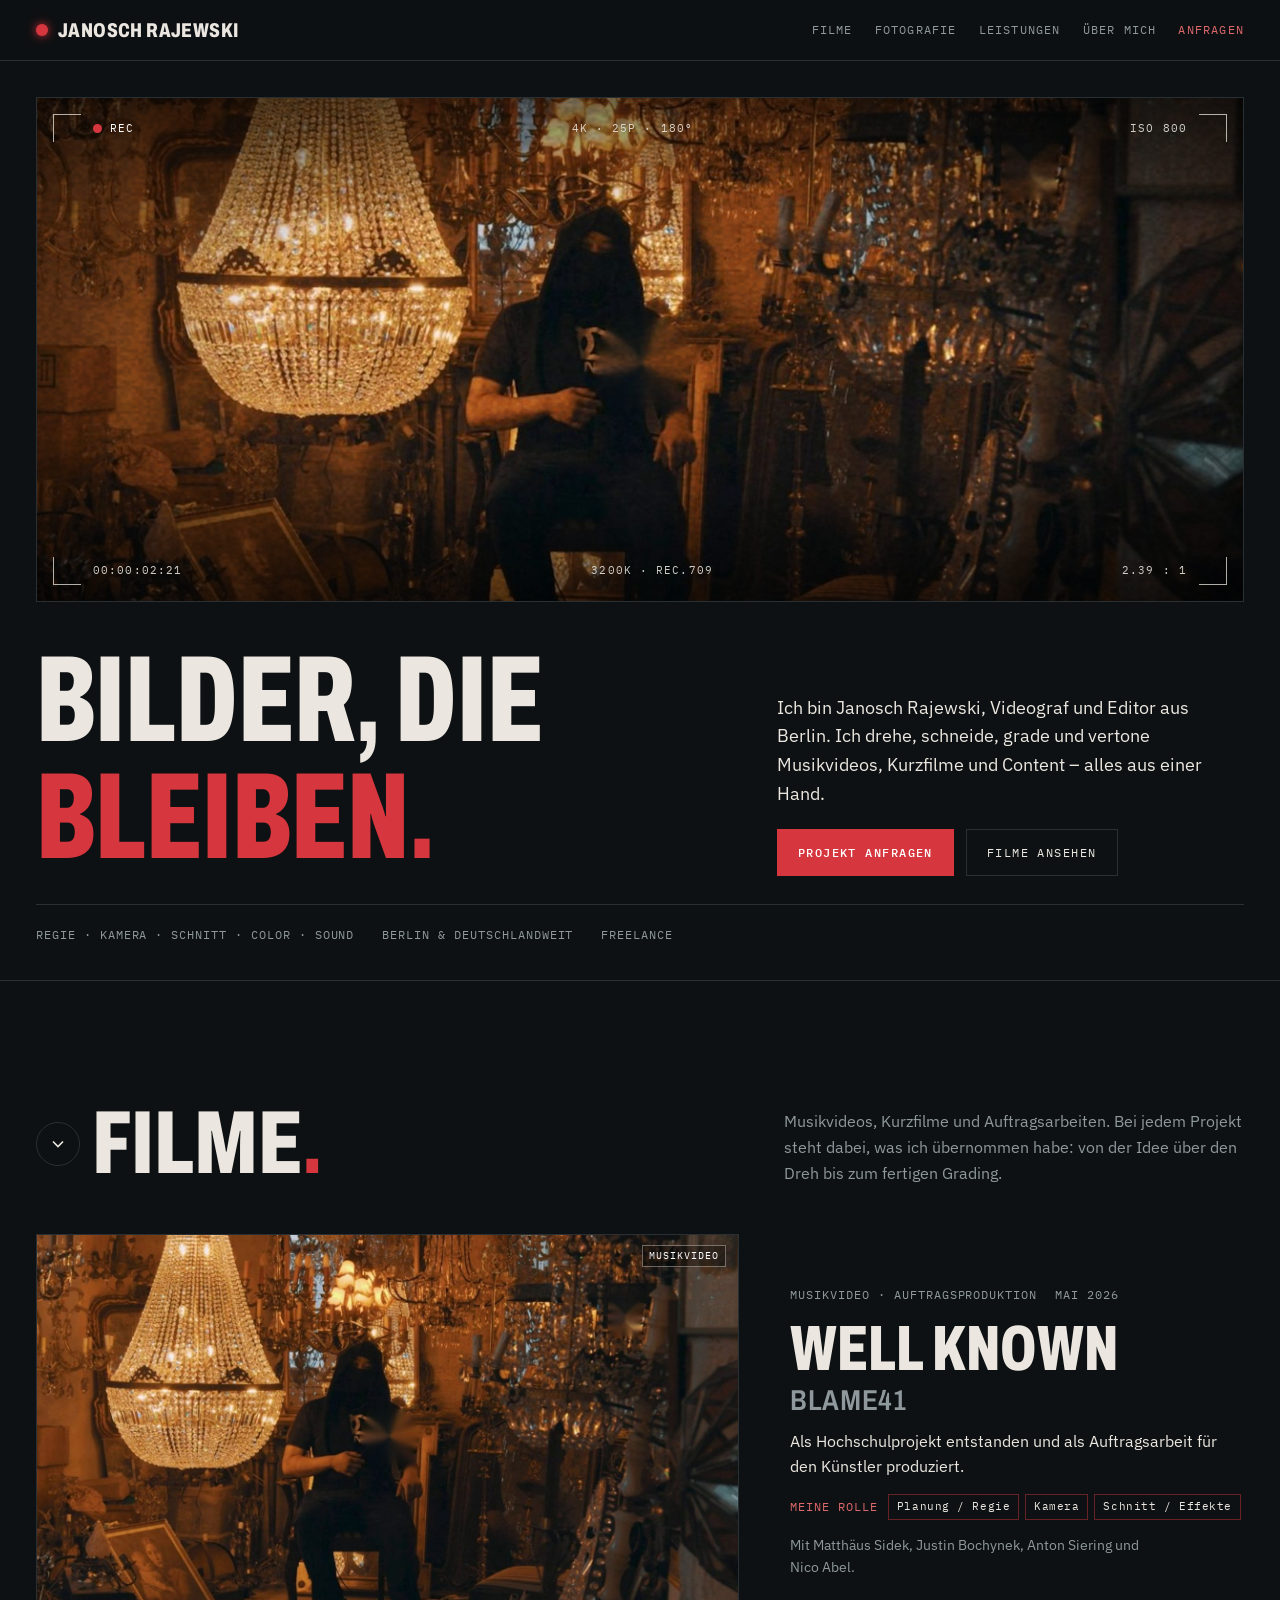
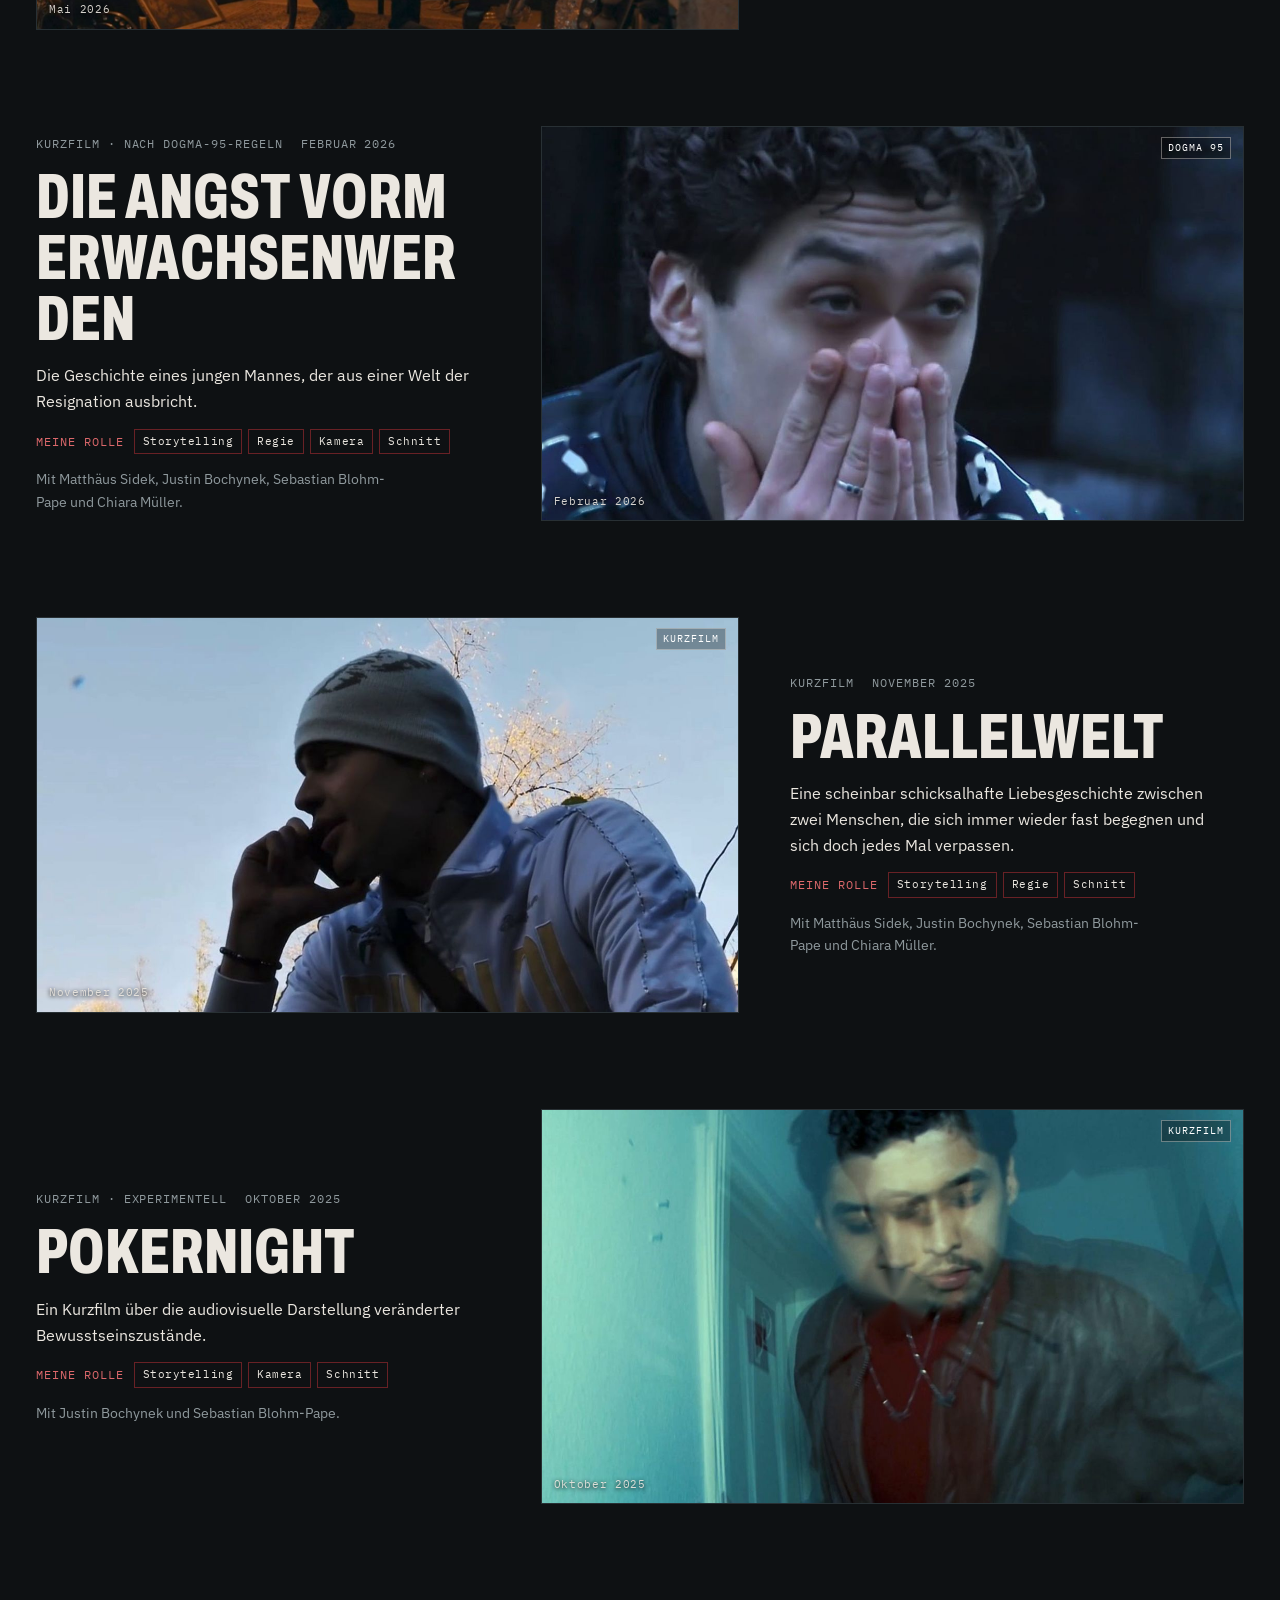
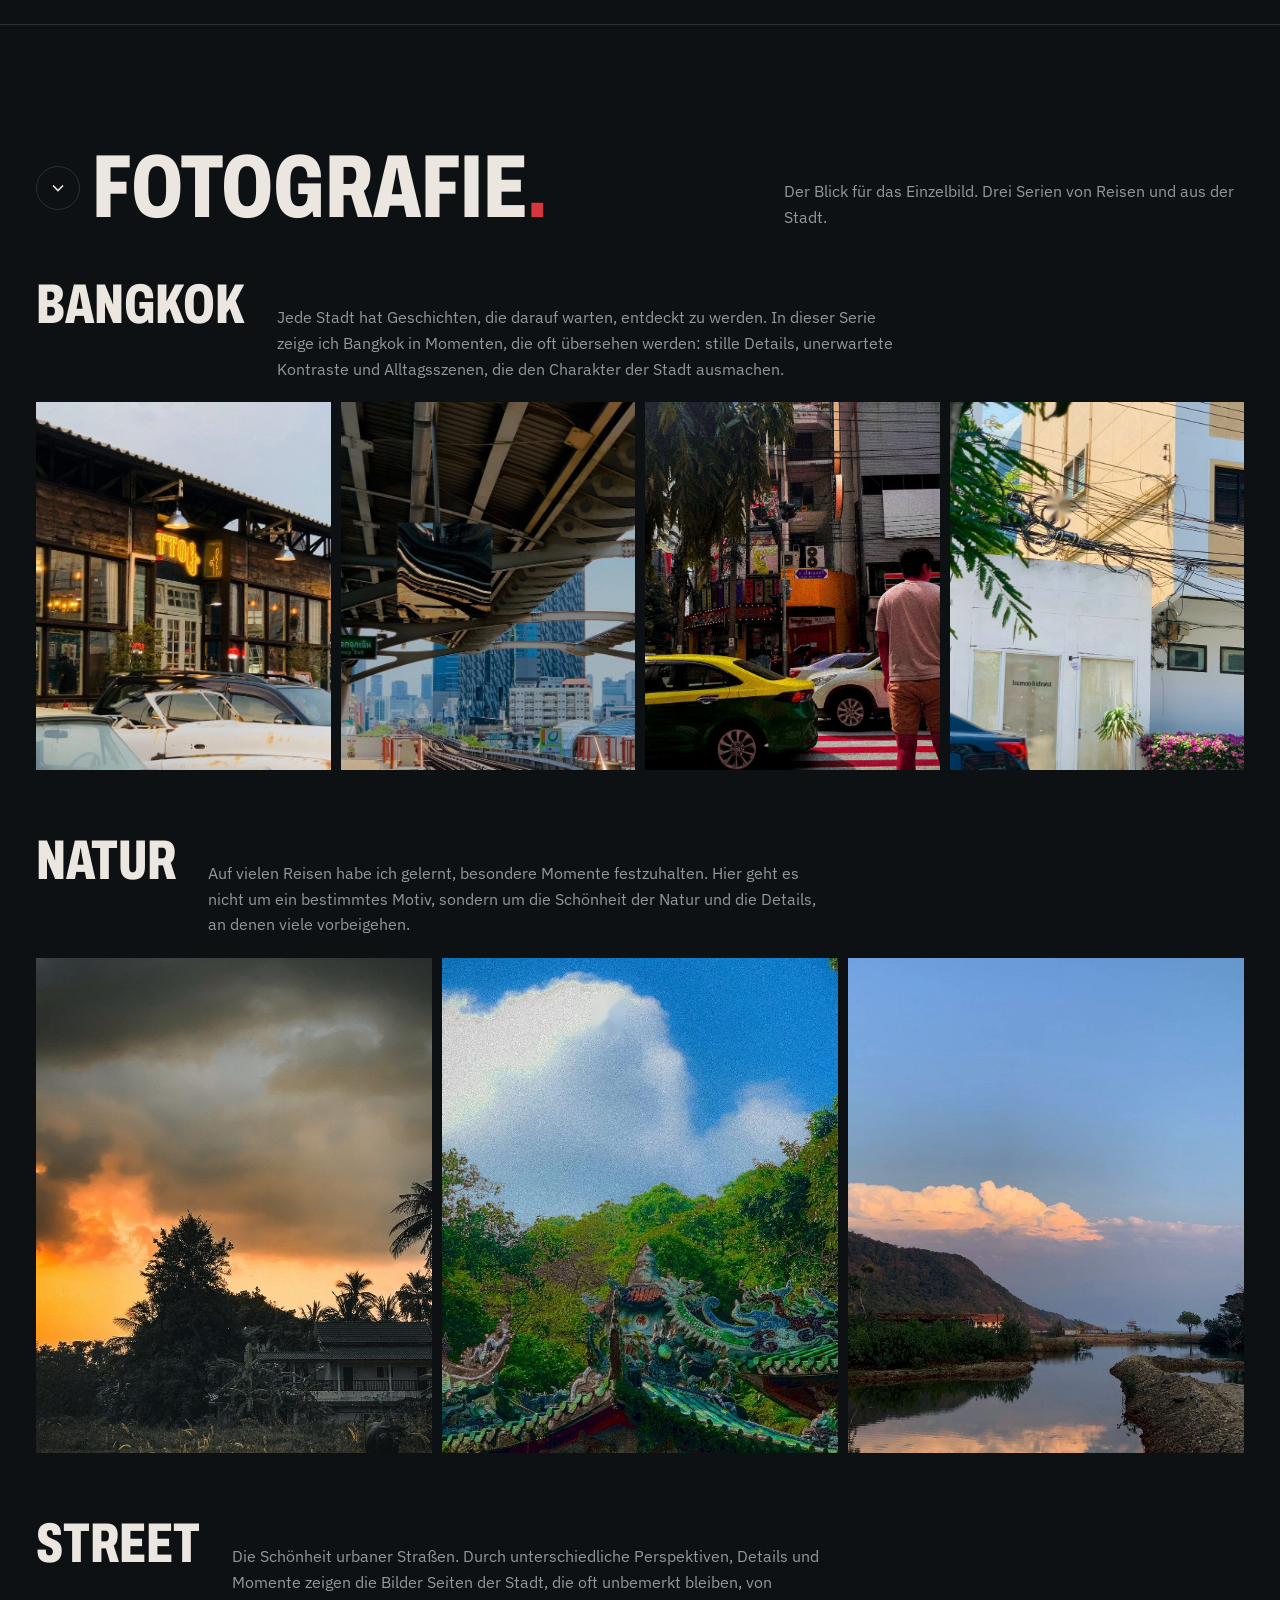
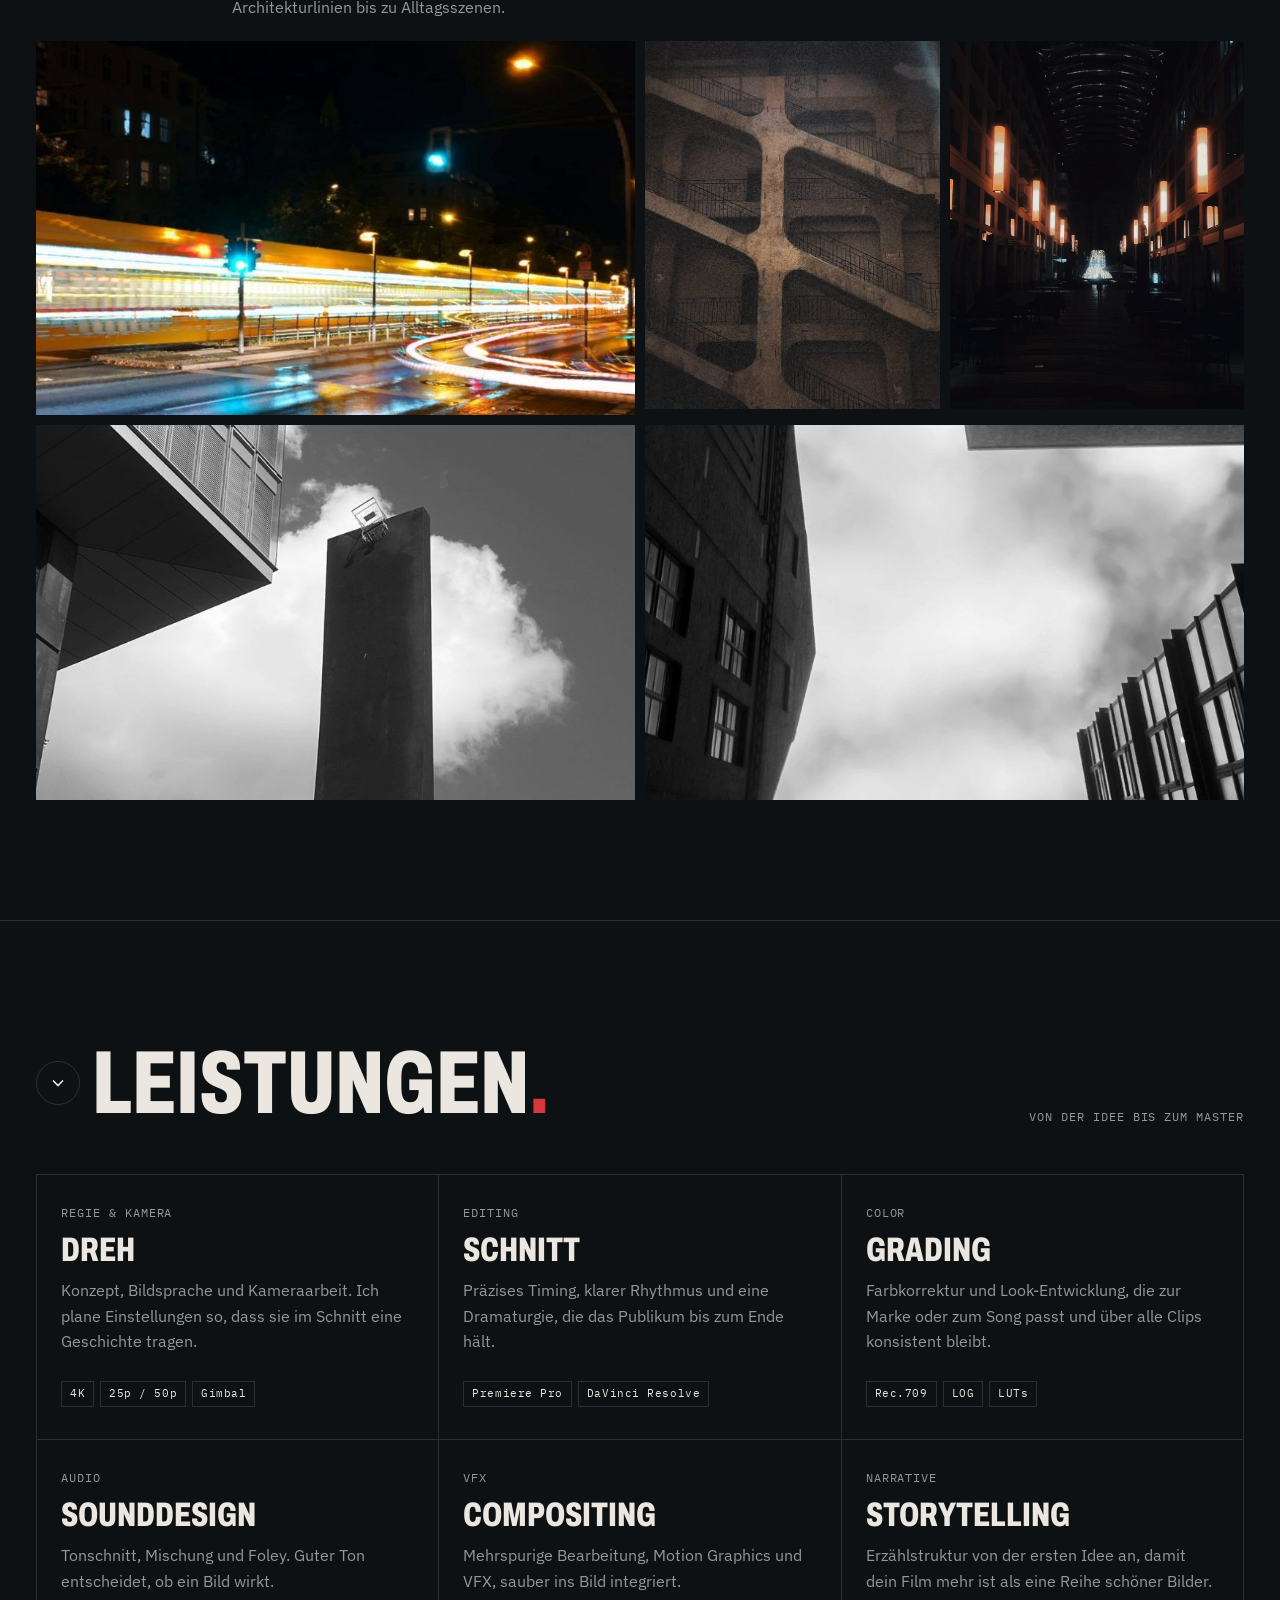
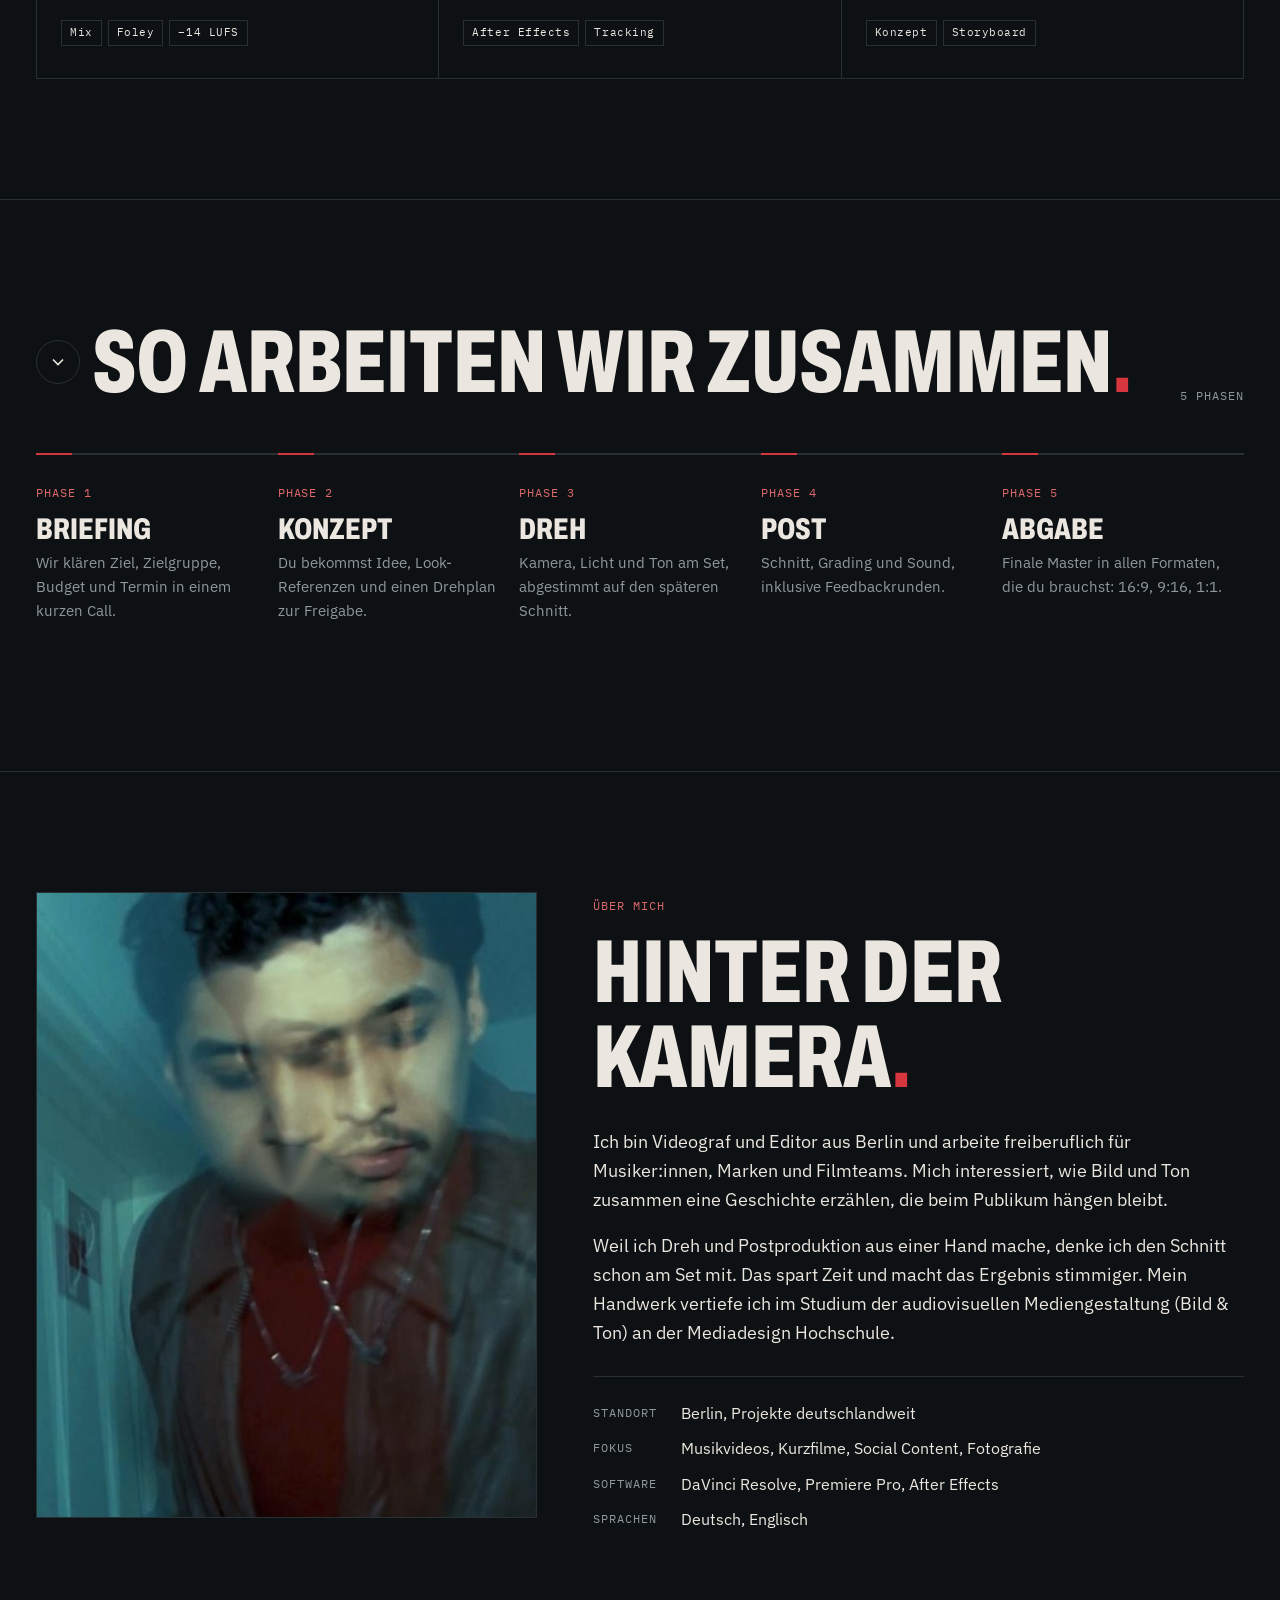
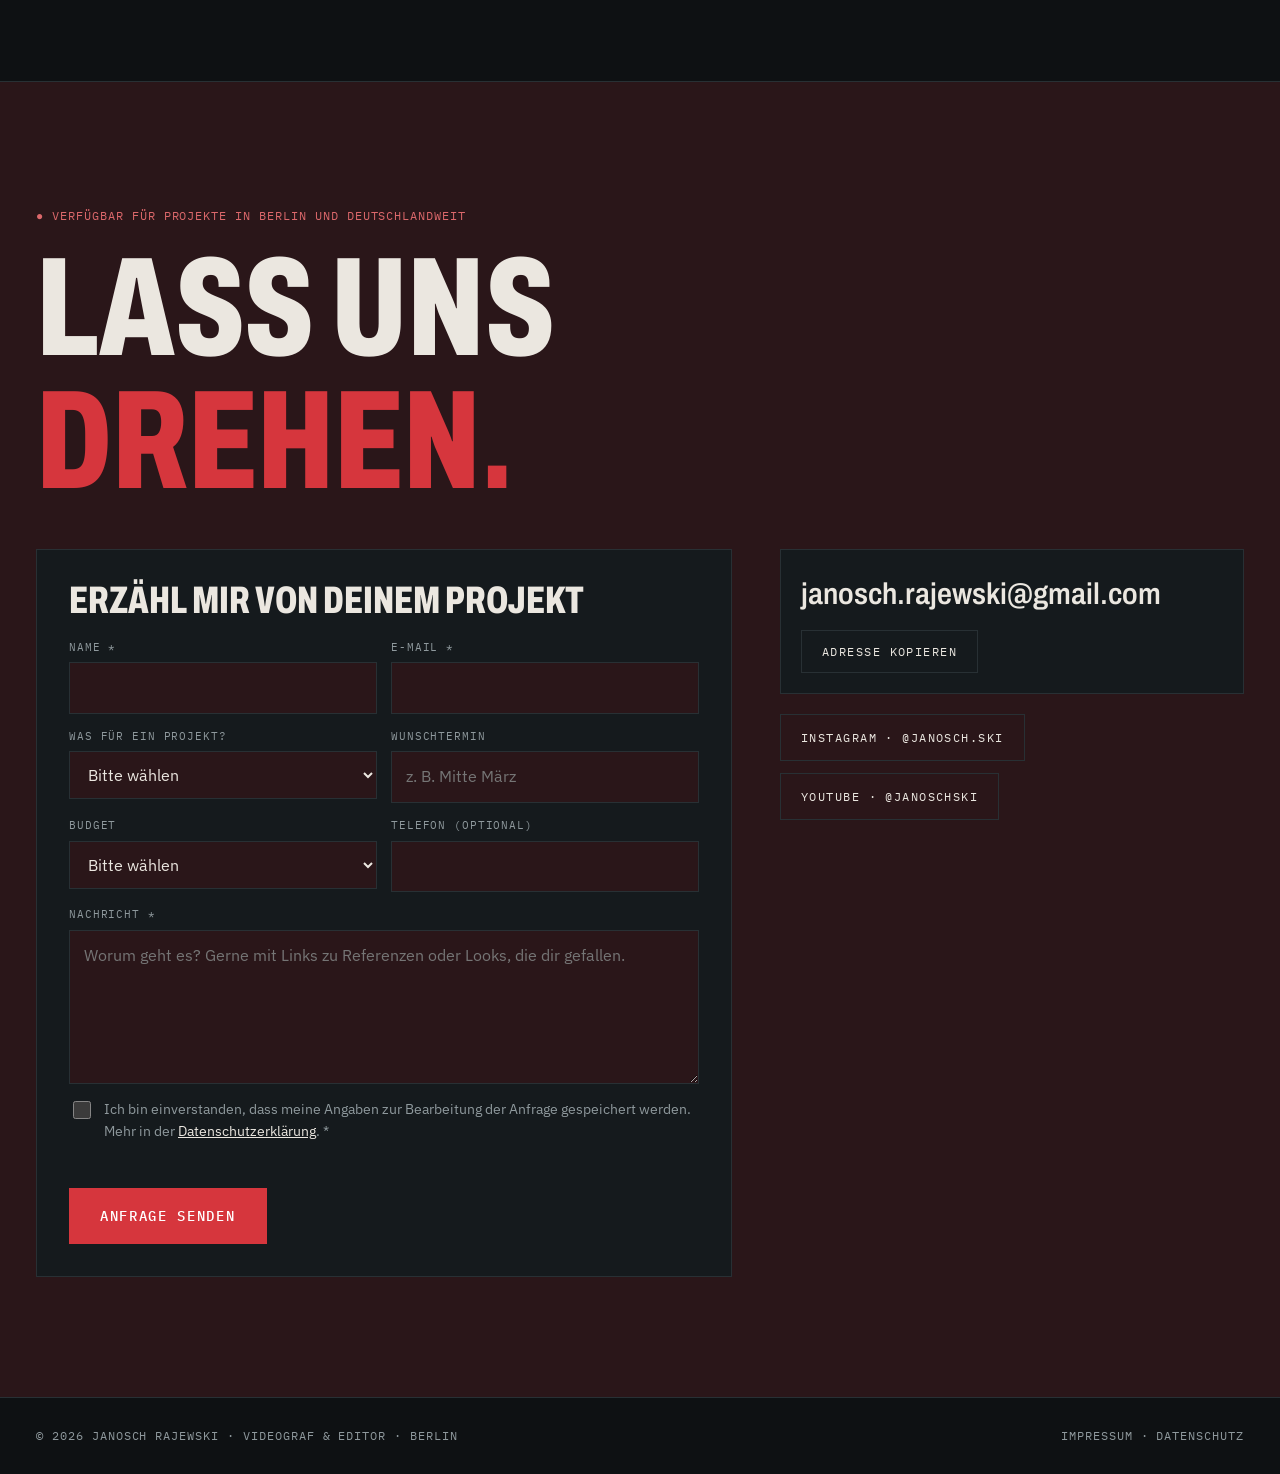
==== public/app.html @ 2a85bcd0 "Add files via upload" ====
<!doctype html>
<html lang="de">
<head>
<meta charset="utf-8">
<meta name="viewport" content="width=device-width, initial-scale=1, viewport-fit=cover">
<title>Janosch Rajewski – Videograf & Editor in Berlin</title>
<meta name="description" id="metaDesc" content="Videograf, Editor und Fotograf aus Berlin. Musikvideos, Kurzfilme und Content – Dreh, Schnitt, Color Grading und Sound aus einer Hand.">
<meta property="og:type" content="website">
<meta property="og:title" content="Janosch Rajewski – Videograf & Editor in Berlin">
<meta property="og:description" content="Videograf, Editor und Fotograf aus Berlin. Musikvideos, Kurzfilme und Content.">
<meta property="og:image" content="/img/og-default.jpg">
<meta name="twitter:card" content="summary_large_image">
<meta name="theme-color" content="#0e1113">
<link rel="icon" href="/favicon.svg" type="image/svg+xml">
<link rel="icon" href="/favicon-32.png" sizes="32x32" type="image/png">
<link rel="apple-touch-icon" href="/apple-touch-icon.png">
<link rel="stylesheet" id="font-display" href="fonts/archivo.css">
<link rel="stylesheet" id="font-body" href="fonts/ibm-plex-sans.css">
<link rel="stylesheet" id="font-mono" href="fonts/ibm-plex-mono.css">
<style>
/* Alle Farben, Schriften und Maße kommen aus dem Editor (Design-Tab) und werden als Variablen gesetzt. */
:root{
  --bg:#0e1113; --panel:#151a1d; --line:#283034; --fg:#ebe7e0; --muted:#8f999d; --accent:#d6363d; --on-accent:#fff;
  --accent-soft:color-mix(in srgb,var(--accent) 72%,var(--fg));
  --display:"Archivo","Arial Narrow",Arial,sans-serif; --body:"IBM Plex Sans",system-ui,sans-serif; --mono:"IBM Plex Mono",ui-monospace,Menlo,monospace;
  --hcase:uppercase; --hweight:800; --hstretch:68%; --hs:1; --radius:0px; --maxw:1240px; --base:16px;
  color-scheme:dark;
}
[hidden]{display:none!important}
*{box-sizing:border-box}
html{scroll-behavior:smooth}
html,body{margin:0}
:root{padding-top:env(safe-area-inset-top,0px);padding-bottom:env(safe-area-inset-bottom,0px)}
body{background:var(--bg);color:var(--fg);font-family:var(--body);font-size:var(--base);line-height:1.6;-webkit-font-smoothing:antialiased}
body::before{content:"";position:fixed;inset:0 0 auto;height:env(safe-area-inset-top,0px);z-index:10;background:var(--bg)}
a{color:inherit}
img{display:block;max-width:100%}
:focus-visible{outline:2px solid var(--accent);outline-offset:3px}
::selection{background:var(--accent);color:var(--on-accent)}
.wrap{max-width:var(--maxw);margin:0 auto;padding-left:max(16px,env(safe-area-inset-left,0px));padding-right:max(16px,env(safe-area-inset-right,0px))}
.mono{font-family:var(--mono);font-size:12px;letter-spacing:.08em;text-transform:uppercase;color:var(--muted)}
.accent{color:var(--accent-soft)}
h1,h2,h3{font-family:var(--display);font-stretch:var(--hstretch);font-weight:var(--hweight);line-height:.95;margin:0;text-wrap:balance;text-transform:var(--hcase);hyphens:auto;-webkit-hyphens:auto;overflow-wrap:break-word}
h2{font-size:calc(clamp(40px,7vw,92px) * var(--hs))}
h2 .dot,h1 em,h2 em{color:var(--accent);font-style:normal}
p{margin:0}

/* Abschnitte */
.sec{background:var(--bg);color:var(--fg)}
.sec.divider{border-top:1px solid var(--line)}
.pad-s{padding-block:36px}
.pad-m{padding-block:clamp(64px,10vw,120px)}
.pad-l{padding-block:clamp(96px,14vw,180px)}
.bg-panel{--bg:var(--panel)}
.bg-accent{--bg:color-mix(in srgb,var(--accent) 14%,var(--base-bg,#0e1113))}
.sec-head{display:flex;justify-content:space-between;align-items:end;gap:24px;flex-wrap:wrap;margin-bottom:48px}
.sec-head>p{max-width:46ch;color:var(--muted)}
.al-center .sec-head{flex-direction:column;align-items:center;text-align:center}
.al-center .center-able{text-align:center;margin-inline:auto}
.sec.is-hidden-preview{opacity:.35}

/* Navigation */
header.nav{position:sticky;top:env(safe-area-inset-top,0px);z-index:9;background:color-mix(in srgb,var(--bg) 88%,transparent);backdrop-filter:blur(10px);border-bottom:1px solid var(--line)}
.nav .wrap{display:flex;align-items:center;justify-content:space-between;gap:16px;height:60px}
.brand{display:flex;align-items:center;gap:10px;font-family:var(--display);font-stretch:75%;font-weight:800;font-size:20px;text-transform:var(--hcase);letter-spacing:.02em;min-width:0}
.brand a{text-decoration:none;white-space:nowrap;overflow:hidden;text-overflow:ellipsis}
.rec-dot{width:12px;height:12px;border-radius:50%;background:var(--accent);box-shadow:0 0 10px var(--accent);border:0;padding:0;cursor:pointer;position:relative;flex:none;transition:transform .2s}
.rec-dot::after{content:"";position:absolute;inset:-10px}
.rec-dot:hover{transform:scale(1.3)}
.nav nav{display:flex;gap:22px}
.nav nav a{font-family:var(--mono);font-size:12px;letter-spacing:.1em;text-transform:uppercase;text-decoration:none;color:var(--muted);white-space:nowrap}
.nav nav a:hover{color:var(--fg)}
.nav nav a.cta-link{color:var(--accent-soft)}
@media (max-width:760px){.nav nav a:not(.cta-link){display:none}}

/* Buttons */
.btns{display:flex;gap:12px;flex-wrap:wrap}
.al-center .btns{justify-content:center}
.btn{display:inline-flex;align-items:center;gap:10px;padding:13px 20px;font-family:var(--mono);font-size:12px;letter-spacing:.12em;text-transform:uppercase;text-decoration:none;border:1px solid var(--line);background:none;color:var(--fg);cursor:pointer;border-radius:var(--radius);transition:border-color .2s,background .2s}
.btn.primary{background:var(--accent);color:var(--on-accent);border-color:var(--accent);font-weight:500}
.btn.primary:hover{filter:brightness(1.1)}
.btn:not(.primary):hover{border-color:var(--fg)}
.chip{font-family:var(--mono);font-size:11px;letter-spacing:.05em;padding:3px 8px;border:1px solid var(--line);color:var(--fg);border-radius:calc(var(--radius) / 2)}

/* Startbereich */
.frame{position:relative;width:100%;max-width:100%;aspect-ratio:var(--ratio,2.39/1);background:#08090a;overflow:hidden;border:1px solid var(--line);border-radius:var(--radius)}
@media (max-width:640px){.frame{aspect-ratio:4/5}}
.frame>img{position:absolute;inset:0;width:100%;height:100%;object-fit:cover;object-position:40% 45%;transform:scale(1.04);animation:drift 24s ease-in-out infinite alternate}
@keyframes drift{to{transform:scale(1.12) translate(-1.5%,-1%)}}
.frame::after{content:"";position:absolute;inset:0;background:radial-gradient(ellipse at center,transparent 45%,rgba(0,0,0,.65) 100%),linear-gradient(180deg,rgba(0,0,0,.35),transparent 25%,transparent 70%,rgba(0,0,0,.45));pointer-events:none}
.frame canvas{position:absolute;inset:0;width:100%;height:100%;z-index:1;mix-blend-mode:overlay;opacity:.5;pointer-events:none}
.vf{position:absolute;inset:0;z-index:2;pointer-events:none;font-family:var(--mono);font-size:11px;letter-spacing:.1em;color:rgba(235,231,224,.88)}
.vf .c{position:absolute;width:28px;height:28px;border-color:rgba(235,231,224,.75);border-style:solid;border-width:0}
.vf .tl{top:16px;left:16px;border-top-width:1.5px;border-left-width:1.5px}
.vf .tr{top:16px;right:16px;border-top-width:1.5px;border-right-width:1.5px}
.vf .bl{bottom:16px;left:16px;border-bottom-width:1.5px;border-left-width:1.5px}
.vf .br{bottom:16px;right:16px;border-bottom-width:1.5px;border-right-width:1.5px}
.vf .top,.vf .bot{position:absolute;left:56px;right:56px;display:flex;justify-content:space-between;gap:12px}
.vf .top{top:22px}.vf .bot{bottom:22px}
.rec{display:inline-flex;align-items:center;gap:8px;color:#fff}
.rec i{width:9px;height:9px;border-radius:50%;background:var(--accent);animation:blink 1.2s steps(2,start) infinite}
@keyframes blink{to{visibility:hidden}}
@media (max-width:520px){.vf .hide-s{display:none}.vf .top,.vf .bot{left:44px;right:44px}}
.play{position:absolute;z-index:3;left:50%;bottom:16%;transform:translateX(-50%);display:flex;align-items:center;gap:14px;padding:12px 22px 12px 12px;background:rgba(14,17,19,.55);border:1px solid rgba(235,231,224,.3);color:#fff;font-family:var(--mono);font-size:12px;letter-spacing:.12em;text-transform:uppercase;backdrop-filter:blur(6px);cursor:pointer;white-space:nowrap;border-radius:var(--radius)}
.play b{width:36px;height:36px;border-radius:50%;background:var(--accent);display:grid;place-items:center;flex:none}
.play b::after{content:"";border-left:11px solid var(--on-accent);border-top:7px solid transparent;border-bottom:7px solid transparent;margin-left:3px}
.play:hover{border-color:var(--accent)}
.hero-text{display:grid;grid-template-columns:1.5fr 1fr;gap:40px;align-items:end;margin-top:40px}
.al-center .hero-text{grid-template-columns:1fr;text-align:center;justify-items:center}
@media (max-width:860px){.hero-text{grid-template-columns:1fr;gap:24px}}
.hero h1{font-size:calc(clamp(52px,11.5vw,168px) * var(--hs));font-stretch:calc(var(--hstretch) - 6%)}
.hero .lede{font-size:1.125em;max-width:46ch;margin-bottom:20px}
.facts{display:flex;flex-wrap:wrap;gap:8px 28px;margin-top:28px;padding-top:20px;border-top:1px solid var(--line)}
.al-center .facts{justify-content:center}

/* Filme */
.films{display:flex;flex-direction:column;gap:clamp(56px,8vw,96px)}
.film{display:grid;grid-template-columns:1.55fr 1fr;gap:clamp(24px,4vw,56px);align-items:center}
.films.alternating .film:nth-child(even){grid-template-columns:1fr 1.55fr}
.films.alternating .film:nth-child(even) .still{order:2}
.films.grid,.films.grid3{display:grid;grid-template-columns:repeat(2,1fr);gap:48px 32px}
.films.grid3{grid-template-columns:repeat(3,1fr)}
.films.grid .film,.films.grid3 .film,.films.stack .film{grid-template-columns:1fr;align-items:start;gap:20px}
.films.grid h3,.films.grid3 h3{font-size:calc(clamp(28px,3vw,40px) * var(--hs))}
@media (max-width:980px){.films.grid3{grid-template-columns:repeat(2,1fr)}}
@media (max-width:860px){.film,.films.alternating .film:nth-child(even){grid-template-columns:1fr}.films.alternating .film:nth-child(even) .still{order:0}.films.grid,.films.grid3{grid-template-columns:1fr}}
.still{position:relative;aspect-ratio:16/9;max-width:100%;width:100%;overflow:hidden;border:1px solid var(--line);background:var(--panel);border-radius:var(--radius)}
.still img{width:100%;height:100%;object-fit:cover;transition:transform .8s cubic-bezier(.2,.7,.2,1),filter .4s}
.still.playable{cursor:pointer}
.still.playable:hover img{transform:scale(1.04);filter:brightness(.8)}
.still-btn{position:absolute;inset:0;z-index:2;background:none;border:0;cursor:pointer;width:100%}
.still .pb{position:absolute;left:50%;top:50%;width:64px;height:64px;margin:-32px 0 0 -32px;border-radius:50%;background:var(--accent);display:grid;place-items:center;transition:transform .3s,box-shadow .3s}
.still .pb::after{content:"";border-left:18px solid var(--on-accent);border-top:11px solid transparent;border-bottom:11px solid transparent;margin-left:5px}
.still.playable:hover .pb{transform:scale(1.1);box-shadow:0 0 0 12px color-mix(in srgb,var(--accent) 20%,transparent)}
.still .tc{position:absolute;left:12px;bottom:10px;font-family:var(--mono);font-size:11px;color:rgba(235,231,224,.9);letter-spacing:.06em;text-shadow:0 1px 4px #000}
.still .fmt{position:absolute;right:12px;top:10px;font-family:var(--mono);font-size:10px;letter-spacing:.1em;padding:2px 6px;border:1px solid rgba(235,231,224,.4);color:#fff;background:rgba(0,0,0,.3)}
.still iframe,.still video{position:absolute;inset:0;width:100%;height:100%;border:0;background:#000}
.still .noimg{position:absolute;inset:0;display:grid;place-items:center}
.film-info{display:flex;flex-direction:column;gap:14px;min-width:0}
.kicker{display:flex;gap:10px 18px;flex-wrap:wrap}
.film h3{font-size:calc(clamp(36px,5vw,64px) * var(--hs));font-stretch:calc(var(--hstretch) - 2%)}
.film h3 small{display:block;font-size:.45em;font-stretch:80%;font-weight:600;color:var(--muted);margin-top:8px;letter-spacing:.02em}
.film p{max-width:44ch}
.role{display:flex;flex-wrap:wrap;gap:6px;align-items:center}
.role .mono{color:var(--accent-soft);margin-right:4px}
.role .chip{border-color:color-mix(in srgb,var(--accent) 45%,transparent)}
.crew{font-size:.875em;color:var(--muted)}
.yt-note{position:absolute;inset:0;z-index:3;background:rgba(10,12,13,.88);color:#fff;display:flex;flex-direction:column;justify-content:center;align-items:flex-start;gap:12px;padding:clamp(16px,4vw,40px)}
.yt-note p{max-width:46ch;font-size:15px}

/* Einzelnes Video */
.vbox{position:relative;width:100%;max-width:100%;aspect-ratio:var(--ratio,16/9);margin-inline:auto;border:1px solid var(--line);background:var(--panel);overflow:hidden;border-radius:var(--radius)}
.vbox.portrait{max-width:420px}
.vbox.square{max-width:720px}
.vbox img{width:100%;height:100%;object-fit:cover}
.vbox .still{position:absolute;inset:0;border:0;aspect-ratio:auto}
.video-intro{max-width:60ch;color:var(--muted);margin-top:-24px;margin-bottom:32px}
.al-center .video-intro{margin-inline:auto;text-align:center}

/* Fotografie */
.series{display:flex;flex-direction:column;gap:64px}
.series-head{display:grid;grid-template-columns:auto 1fr;gap:12px 32px;align-items:baseline;margin-bottom:20px}
.al-center .series-head{grid-template-columns:1fr;text-align:center;justify-items:center}
@media (max-width:640px){.series-head{grid-template-columns:1fr}}
.series-head h3{font-size:calc(clamp(32px,5vw,56px) * var(--hs));font-stretch:calc(var(--hstretch) - 2%)}
.series-head p{color:var(--muted);max-width:62ch}
.grid{display:grid;grid-template-columns:repeat(var(--cols,4),1fr);gap:var(--gap,10px)}
@media (max-width:860px){.grid{grid-template-columns:repeat(2,1fr)}}
.ph{padding:0;border:0;background:var(--panel);aspect-ratio:var(--pr,4/5);max-width:100%;overflow:hidden;cursor:zoom-in;position:relative;border-radius:var(--radius);display:block;width:100%}
.ph img{width:100%;height:100%;object-fit:cover;transition:transform .7s cubic-bezier(.2,.7,.2,1)}
.ph:hover img{transform:scale(1.05)}
.ph.wide{grid-column:span 2}
.grid.masonry{display:block;columns:var(--cols,4);column-gap:var(--gap,10px)}
@media (max-width:860px){.grid.masonry{columns:2}}
.grid.masonry .ph{aspect-ratio:auto;margin-bottom:var(--gap,10px);break-inside:avoid}
.grid.masonry .ph img{height:auto}

/* Text */
.text-block{max-width:68ch;display:flex;flex-direction:column;gap:18px}
.al-center .text-block{margin-inline:auto;text-align:center;align-items:center}
.text-block .body p+p{margin-top:1em}
.text-block.size-l .body{font-size:1.25em}
.text-block.size-xl .body{font-size:clamp(22px,2.6vw,32px);line-height:1.35}

/* Text mit Bild */
.ti{display:grid;grid-template-columns:1fr 1.3fr;gap:56px;align-items:start}
.ti.right{grid-template-columns:1.3fr 1fr}
.ti.right .ti-img{order:2}
@media (max-width:860px){.ti,.ti.right{grid-template-columns:1fr;gap:32px}.ti.right .ti-img{order:0}}
.ti-img{position:relative;aspect-ratio:var(--ir,4/5);max-width:100%;border:1px solid var(--line);overflow:hidden;background:var(--panel);border-radius:var(--radius)}
.ti-img img{width:100%;height:100%;object-fit:cover}
.ti-img.auto{aspect-ratio:auto}.ti-img.auto img{height:auto}
.ti-img .cap{position:absolute;left:12px;bottom:10px;color:#fff;text-shadow:0 1px 4px #000}
.ti-text{min-width:0}
.ti-text h2{margin:12px 0 28px}
.ti-text .body p{font-size:1.125em;max-width:58ch;margin-bottom:18px}
.kit{display:grid;grid-template-columns:auto 1fr;gap:10px 24px;margin:28px 0;padding-top:24px;border-top:1px solid var(--line)}
.kit dt{font-family:var(--mono);font-size:12px;letter-spacing:.08em;text-transform:uppercase;color:var(--muted);padding-top:2px}
.kit dd{margin:0}

/* Leistungen */
.services{display:grid;grid-template-columns:repeat(var(--cols,3),1fr);border-top:1px solid var(--line);border-left:1px solid var(--line)}
@media (max-width:860px){.services{grid-template-columns:repeat(min(2,var(--cols,3)),1fr)}}
@media (max-width:560px){.services{grid-template-columns:1fr}}
.svc{padding:28px 24px 32px;border-right:1px solid var(--line);border-bottom:1px solid var(--line);display:flex;flex-direction:column;gap:12px;min-width:0;transition:background .25s}
.svc:hover{background:var(--panel)}
.svc:hover h3{color:var(--accent)}
.svc h3{font-size:calc(34px * var(--hs));font-stretch:calc(var(--hstretch) + 2%);transition:color .25s}
.svc p{color:var(--muted);max-width:40ch}
.svc .spec{margin-top:auto;padding-top:14px;display:flex;flex-wrap:wrap;gap:6px}

/* Schritte */
.steps{display:grid;grid-template-columns:repeat(var(--n,5),1fr)}
@media (max-width:900px){.steps{grid-template-columns:1fr}}
.step{padding:24px 20px 28px 0;border-top:2px solid var(--line);position:relative;min-width:0}
.step::before{content:"";position:absolute;top:-2px;left:0;width:36px;height:2px;background:var(--accent)}
@media (max-width:900px){.step{padding:20px 0}}
.step .mono{color:var(--accent-soft)}
.step h3{font-size:calc(30px * var(--hs));font-stretch:calc(var(--hstretch) + 4%);margin:10px 0 8px}
.step p{color:var(--muted);font-size:.94em;max-width:34ch}

/* Zitat */
.quote{max-width:28ch;font-family:var(--display);font-stretch:calc(var(--hstretch) + 10%);font-weight:calc(var(--hweight) - 200);font-size:calc(clamp(30px,4.6vw,58px) * var(--hs));line-height:1.08;text-wrap:balance;margin:0}
.quote::before{content:"„";color:var(--accent)}
.quote::after{content:"“";color:var(--accent)}
.al-center .quote{margin-inline:auto;text-align:center}
.quote-by{margin-top:24px}
.al-center .quote-by{text-align:center}

/* Banner */
.cta{display:flex;flex-direction:column;gap:20px;align-items:flex-start}
.al-center .cta{align-items:center;text-align:center}
.cta h2{font-size:calc(clamp(40px,7vw,96px) * var(--hs))}
.cta p{max-width:52ch;font-size:1.125em}

/* Kunden */
.logos{display:flex;flex-wrap:wrap;gap:20px 48px;align-items:center}
.al-center .logos{justify-content:center}
.logos .lg{font-family:var(--display);font-stretch:calc(var(--hstretch) + 10%);font-weight:700;font-size:calc(28px * var(--hs));text-transform:var(--hcase);color:var(--muted);text-decoration:none;transition:color .2s}
.logos a.lg:hover{color:var(--fg)}
.logos img{max-height:44px;width:auto;filter:grayscale(1) brightness(1.6);opacity:.75;transition:opacity .2s,filter .2s}
.logos a:hover img{opacity:1;filter:none}
.logos-title{margin-bottom:28px}
.al-center .logos-title{text-align:center}

/* Kontakt */
.contact h2{font-size:calc(clamp(52px,11vw,150px) * var(--hs))}
.contact-grid{display:grid;grid-template-columns:1.2fr 1fr;gap:48px;margin-top:40px}
.al-center .contact-grid{grid-template-columns:1fr;justify-items:center;text-align:center}
@media (max-width:860px){.contact-grid{grid-template-columns:1fr}}
.mailbox{display:flex;flex-wrap:wrap;align-items:center;gap:12px;padding:20px;border:1px solid var(--line);background:var(--panel);border-radius:var(--radius)}
.mailbox .addr{font-family:var(--display);font-stretch:85%;font-weight:600;font-size:clamp(20px,3vw,30px);user-select:all;overflow-wrap:anywhere;flex:1 1 100%;min-width:0}
.brief{margin:14px 0 0;padding:0;list-style:none;display:flex;flex-direction:column;gap:10px}
.brief li{display:flex;gap:12px;color:var(--muted);text-align:left}
.brief li::before{content:"●";color:var(--accent);font-size:9px;padding-top:6px}
.socials{display:flex;gap:12px;flex-wrap:wrap;margin-top:20px}
.al-center .socials{justify-content:center}

footer{border-top:1px solid var(--line);padding-block:28px}
footer .wrap{display:flex;justify-content:space-between;gap:16px;flex-wrap:wrap}
footer a{text-decoration:none}
footer a:hover{color:var(--fg)}

/* Lightbox + Login */
.lb{position:fixed;inset:0;z-index:50;background:rgba(6,7,8,.94);display:flex;align-items:center;justify-content:center;padding:max(56px,env(safe-area-inset-top,0px)) max(16px,env(safe-area-inset-right,0px)) max(56px,env(safe-area-inset-bottom,0px)) max(16px,env(safe-area-inset-left,0px));color:#ebe7e0}
.lb[hidden]{display:none}
.lb-inner{width:min(1200px,100%);display:flex;flex-direction:column;gap:12px}
.lb-media{position:relative;width:100%;max-height:78vh;display:flex;justify-content:center}
.lb-media img{max-height:78vh;width:auto;object-fit:contain}
.lb-media .video{position:relative;width:100%;aspect-ratio:16/9;max-width:100%;background:#000;border:1px solid var(--line)}
.lb-media iframe,.lb-media video{width:100%;height:100%;border:0;display:block}
.lb-bar{display:flex;justify-content:space-between;gap:12px;flex-wrap:wrap;align-items:center}
.lb-close{position:absolute;top:max(14px,env(safe-area-inset-top,0px));right:max(16px,env(safe-area-inset-right,0px))}
.lb-nav{display:flex;gap:8px}
.lb .btn{color:#ebe7e0}
.login-card{width:min(400px,100%);background:var(--panel);color:var(--fg);border:1px solid var(--line);padding:24px;display:flex;flex-direction:column;gap:12px;border-radius:var(--radius)}
.login-head{display:flex;justify-content:space-between;align-items:center;font-family:var(--mono);font-size:11px;letter-spacing:.1em}
.login-card h3{font-size:44px}
.login-card .x{background:none;border:0;color:var(--muted);font-size:18px;cursor:pointer}
.login-card input{font:inherit;font-size:16px;padding:12px 14px;background:var(--bg);color:var(--fg);border:1px solid var(--line);width:100%;border-radius:var(--radius)}
.login-card input:focus{outline:none;border-color:var(--accent)}
.login-card .err{min-height:1.4em;color:var(--accent-soft);font-size:14px}
.btn:disabled{opacity:.6;cursor:wait}
.empty-page{padding-block:120px;text-align:center}

/* Freier Bereich */
.free{display:grid;grid-template-columns:repeat(6,minmax(0,1fr));gap:28px 40px;align-items:start}
.free.va-center{align-items:center}.free.va-end{align-items:end}
.el{grid-column:span 6;min-width:0}
.el.w-twothird{grid-column:span 4}.el.w-half{grid-column:span 3}.el.w-third{grid-column:span 2}
@media (max-width:760px){.el.w-twothird,.el.w-half,.el.w-third{grid-column:span 6}}
.ta-center{text-align:center}.ta-right{text-align:right}
.ta-center .btns{justify-content:center}.ta-right .btns{justify-content:flex-end}
.ta-center .body,.ta-center .quote{margin-inline:auto}.ta-right .body{margin-left:auto}
.ta-center .stats{justify-content:center}.ta-right .stats{justify-content:flex-end}
.el h2.hs-s{font-size:calc(28px * var(--hs))}
.el h2.hs-m{font-size:calc(clamp(32px,4vw,52px) * var(--hs))}
.el h2.hs-l{font-size:calc(clamp(40px,7vw,92px) * var(--hs))}
.el h2.hs-xl{font-size:calc(clamp(56px,11vw,160px) * var(--hs))}
.el h3{font-size:calc(clamp(26px,3vw,40px) * var(--hs));margin-bottom:14px}
.el .body{max-width:68ch}
.el .body p+p{margin-top:1em}
.ts-s{font-size:.9em}.ts-l{font-size:1.25em}.ts-xl{font-size:clamp(22px,2.6vw,32px);line-height:1.35}
.body.muted{color:var(--muted)}
.btn.has-c.primary{background:var(--bc);border-color:var(--bc);color:var(--bt)}
.btn.has-c.bs-outline{border-color:var(--bc);color:var(--bc)}
.btn.has-c.bs-outline:hover{background:var(--bc);color:var(--bt)}
.btn.has-c.bs-text{color:var(--bc)}
.btn.bs-text{border-color:transparent;padding-inline:0;color:var(--accent-soft)}
.btn.bz-s{padding:9px 14px;font-size:11px}
.btn.bz-l{padding:18px 30px;font-size:14px}
.btn.bs-text{border-color:transparent;padding-inline:0;color:var(--accent-soft)}
.btn.bs-text::after{content:"→";transition:transform .2s}
.btn.bs-text:hover{border-color:transparent}
.btn.bs-text:hover::after{transform:translateX(4px)}
figure{margin:0}
figcaption{margin-top:10px}
.el-img{display:block;width:100%;padding:0;border:1px solid var(--line);background:var(--panel);overflow:hidden;border-radius:var(--radius);aspect-ratio:var(--r,16/9);position:relative}
.el-img img{width:100%;height:100%;object-fit:cover;transition:transform .7s cubic-bezier(.2,.7,.2,1),filter .5s}
.el-img.auto{aspect-ratio:auto}.el-img.auto img{height:auto}
.el-img.empty{display:grid;place-items:center;border-style:dashed}
.stats{display:flex;flex-wrap:wrap;gap:28px 64px}
.stat{display:flex;flex-direction:column;gap:6px}
.stat b{font-family:var(--display);font-stretch:var(--hstretch);font-weight:var(--hweight);font-size:calc(clamp(48px,6.5vw,88px) * var(--hs));line-height:.9;color:var(--fg);font-variant-numeric:tabular-nums}
.elist{list-style:none;margin:0;padding:0;display:flex;flex-direction:column;gap:10px;counter-reset:n}
.elist li{position:relative;padding-left:30px}
.elist li::before{position:absolute;left:0;top:0;color:var(--accent);font-family:var(--mono)}
.ls-dot li::before{content:"●";font-size:9px;top:6px}
.ls-check li::before{content:"✓"}
.ls-dash li::before{content:"—"}
.ls-num li{counter-increment:n}.ls-num li::before{content:counter(n,decimal-leading-zero)}
.el-hr{border:0;border-top:1px solid var(--line);margin:0;width:100%}
.el-hr.acc{border-top:2px solid var(--accent)}
.preview-mode [data-f]:hover,.preview-mode .brand:hover,.preview-mode footer .mono:hover{outline:1px dashed var(--accent);outline-offset:3px;cursor:pointer}
.preview-mode .el:hover{outline:1px dashed color-mix(in srgb,var(--accent) 50%,transparent);outline-offset:6px}
.preview-mode .el.el-sel{outline:1px solid var(--accent);outline-offset:6px}

/* Foto-Effekte beim Drüberfahren */
.ph-zoom .el-img:hover img{transform:scale(1.04)}
.ph-none .ph:hover img,.ph-none .el-img:hover img{transform:none}
.ph-color .ph img,.ph-color .el-img img{filter:grayscale(1)}
.ph-color .ph:hover img,.ph-color .el-img:hover img{filter:none;transform:none}
.ph-lift .ph,.ph-lift .el-img{transition:transform .4s cubic-bezier(.2,.7,.2,1),box-shadow .4s}
.ph-lift .ph:hover,.ph-lift .el-img:hover{transform:translateY(-6px);box-shadow:0 18px 40px rgba(0,0,0,.35)}
.ph-lift .ph:hover img{transform:none}
.ph-dim .grid:hover .ph img{filter:brightness(.45)}
.ph-dim .grid .ph:hover img{filter:none;transform:scale(1.03)}

/* Einblend-Animationen */
.a-t{transition:opacity var(--as,800ms) ease,transform var(--as,800ms) cubic-bezier(.2,.7,.2,1),filter var(--as,800ms) ease,clip-path var(--as,800ms) cubic-bezier(.7,0,.2,1);transition-delay:var(--d,0ms)}
[data-anim=fade] .a-t:not(.in){opacity:0}
[data-anim=up] .a-t:not(.in){opacity:0;transform:translateY(40px)}
[data-anim=down] .a-t:not(.in){opacity:0;transform:translateY(-40px)}
[data-anim=left] .a-t:not(.in){opacity:0;transform:translateX(-56px)}
[data-anim=right] .a-t:not(.in){opacity:0;transform:translateX(56px)}
[data-anim=zoom] .a-t:not(.in){opacity:0;transform:scale(.9)}
[data-anim=blur] .a-t:not(.in){opacity:0;filter:blur(16px)}
[data-anim=reveal] .a-t:not(.in){clip-path:inset(0 100% 0 0)}
[data-anim=reveal] .a-t.in{clip-path:inset(0 0 0 0)}

/* Zusätzliche Elemente in jedem Abschnitt */
.free.extras{margin-top:48px}
.free:empty{display:none}

/* Text-Animationen aus der Werkzeugleiste */
.ta-mark{background:linear-gradient(color-mix(in srgb,var(--accent) 45%,transparent),color-mix(in srgb,var(--accent) 45%,transparent)) no-repeat 0 88%/0% 38%;transition:background-size 1.1s cubic-bezier(.7,0,.2,1);padding:0 .06em}
.ta-mark.on{background-size:100% 38%}
.ta-ul{background:linear-gradient(currentColor,currentColor) no-repeat 0 100%/0% .08em;transition:background-size 1s cubic-bezier(.7,0,.2,1)}
.ta-ul.on{background-size:100% .08em}
.ta-glow{transition:opacity 1.2s ease,text-shadow 1.6s ease;opacity:.35}
.ta-glow.on{opacity:1;text-shadow:0 0 .5em color-mix(in srgb,currentColor 55%,transparent)}
.ta-pop{display:inline-block;transform:translateY(.4em);opacity:0;transition:transform .7s cubic-bezier(.3,1.6,.5,1),opacity .4s}
.ta-pop.on{transform:none;opacity:1}
[data-rich] a{color:var(--accent-soft)}

/* Vorschau im Editor: Leisten, Einfügen, Ziehen */
.jr-ui{position:absolute;z-index:40;font:12px/1 system-ui,sans-serif}
.jr-secbar,.jr-elbar{display:flex;align-items:center;gap:2px;padding:3px;background:#16191c;color:#ebe7e0;border:1px solid #333b40;border-radius:6px;box-shadow:0 6px 20px rgba(0,0,0,.4)}
.jr-secbar button,.jr-elbar button{all:unset;cursor:pointer;padding:5px 7px;border-radius:4px;color:#ebe7e0;white-space:nowrap}
.jr-secbar button:hover,.jr-elbar button:hover{background:#2a3136}
.jr-ui .grip{cursor:grab;padding:5px 6px;color:#8f999d;letter-spacing:-2px}
.jr-ui .grip:active{cursor:grabbing}
.jr-ui .nm{padding:0 8px 0 2px;color:#8f999d;font-size:11px;letter-spacing:.06em;text-transform:uppercase}
.jr-elbar{border-color:var(--accent)}
.jr-ins{all:unset;cursor:pointer;background:var(--accent);color:var(--on-accent);padding:6px 12px;border-radius:999px;font:600 11px/1 system-ui,sans-serif;letter-spacing:.04em;box-shadow:0 4px 14px rgba(0,0,0,.35);opacity:.9}
.jr-ins:hover{opacity:1}
.jr-itembar{border-color:#5b8cff}
.jr-btnbar{z-index:46;display:flex;flex-direction:column;gap:8px;padding:10px;width:300px;background:#16191c;color:#ebe7e0;border:1px solid #333b40;border-radius:8px;box-shadow:0 12px 34px rgba(0,0,0,.5)}
.jr-btnbar .row{display:flex;flex-wrap:wrap;gap:4px;align-items:center}
.jr-btnbar .row.fields{flex-direction:column;align-items:stretch}
.jr-btnbar .nm{font-size:10px;letter-spacing:.08em;text-transform:uppercase;color:#8f999d}
.jr-btnbar input[type=text]{all:unset;box-sizing:border-box;width:100%;padding:7px 8px;border:1px solid #333b40;border-radius:4px;background:#0e1113;color:#ebe7e0;font-size:12px}
.jr-btnbar select{all:unset;box-sizing:border-box;width:100%;padding:7px 8px;border:1px solid #333b40;border-radius:4px;background:#0e1113;color:#ebe7e0;font-size:12px;cursor:pointer}
.jr-btnbar .sum{font-size:11px;color:#9fd3b0;line-height:1.35}
.jr-btnbar input[type=text]:focus{border-color:#ebe7e0}
.jr-btnbar button{all:unset;cursor:pointer;padding:6px 8px;border:1px solid #333b40;border-radius:4px;font-size:11px;color:#ebe7e0}
.jr-btnbar button:hover{border-color:#ebe7e0}
.jr-btnbar button.on{background:#ebe7e0;color:#111}
.jr-btnbar button.c{width:22px;height:22px;padding:0;border-color:rgba(255,255,255,.25)}
.jr-btnbar button.c.on{outline:2px solid #fff;outline-offset:2px}
.jr-btnbar input[type=color]{width:26px;height:24px;border:0;padding:0;background:none;cursor:pointer}
.jr-btnbar .foot{justify-content:space-between}
.jr-btnbar .danger{color:#ee6a6a}
.jr-drop{position:absolute;z-index:45;background:var(--accent);border-radius:2px;pointer-events:none;box-shadow:0 0 0 3px color-mix(in srgb,var(--accent) 30%,transparent)}
.jr-dragging{opacity:.35}
.jr-target{outline:3px dashed var(--accent)!important;outline-offset:-6px}
.preview-mode [contenteditable]{outline:none;cursor:text}
.preview-mode [contenteditable]:focus{outline:2px solid var(--accent)!important;outline-offset:3px;border-radius:2px}
.preview-mode .free.extras:empty{display:none}

/* NDA, geschützt, geplant */
.still.ndabox,.still.lockbox{display:grid;place-items:center;text-align:center;background:
  repeating-linear-gradient(135deg,transparent 0 14px,color-mix(in srgb,var(--fg) 4%,transparent) 14px 15px),
  radial-gradient(120% 90% at 30% 20%,color-mix(in srgb,var(--accent) 16%,var(--panel)) 0%,var(--panel) 60%)}
.still.ndabox.wide,.still.lockbox.wide{aspect-ratio:3/1}
@media (max-width:640px){.still.ndabox.wide,.still.lockbox.wide{aspect-ratio:16/9}}
.ndabox .lk,.lockbox .lk{display:flex;flex-direction:column;align-items:center;gap:10px;padding:16px;color:var(--fg)}
.ndabox .lk svg,.lockbox .lk svg{color:var(--accent)}
.ndabox .lk b,.lockbox .lk b{font-family:var(--display);font-stretch:var(--hstretch);font-weight:var(--hweight);text-transform:var(--hcase);font-size:calc(clamp(26px,3vw,40px) * var(--hs));line-height:1}
.lockbox .btn{margin-top:4px}
.vis-tag{position:absolute;left:10px;top:10px;z-index:4;display:inline-block;padding:4px 8px;border-radius:3px;background:#5b8cff;color:#fff;font:600 11px/1.2 system-ui,sans-serif}
.series .vis-tag,.vis-sec .vis-tag{position:static}
.vis-sec{margin-bottom:16px}
.film.pending{opacity:.55}
.unlock-msg{position:fixed;left:50%;bottom:max(20px,env(safe-area-inset-bottom,0px));transform:translateX(-50%);z-index:60;background:var(--panel);color:var(--fg);border:1px solid var(--accent);padding:12px 18px;font-family:var(--mono);font-size:12px;letter-spacing:.04em}

/* Projekt-Steckbrief (ohne Video) */
.pj{display:grid;grid-template-columns:1.2fr 1fr;gap:clamp(24px,4vw,48px);align-items:start;border:1px solid var(--line);background:var(--panel);padding:clamp(16px,2.4vw,28px);border-radius:var(--radius)}
.pj.no-media{grid-template-columns:1fr}
.w-half .pj,.w-third .pj{grid-template-columns:1fr}
@media (max-width:860px){.pj{grid-template-columns:1fr}}
.pj-media{position:relative;aspect-ratio:16/9;max-width:100%;overflow:hidden;border:1px solid var(--line);border-radius:var(--radius)}
.pj-media img{width:100%;height:100%;object-fit:cover}
.pj-media.still{width:100%}
.pj-st{position:absolute;left:10px;top:10px;background:rgba(0,0,0,.6);color:#fff;padding:3px 8px}
.pj-body{display:flex;flex-direction:column;gap:14px;min-width:0}
.pj h3{font-size:calc(clamp(28px,3.4vw,46px) * var(--hs))}
.pj-client{color:var(--muted);font-size:.94em;margin-top:-6px}
.pj-stats{display:flex;flex-wrap:wrap;gap:16px 36px;padding-top:12px;border-top:1px solid var(--line)}
.pj-stats>div{display:flex;flex-direction:column;gap:4px}
.pj-stats b{font-family:var(--display);font-stretch:var(--hstretch);font-weight:var(--hweight);font-size:calc(clamp(32px,4vw,52px) * var(--hs));line-height:.9}
.ta-center .pj-body{text-align:left}

/* Einklappbare Abschnitte */
.sec-head .sec-toggle{order:-1;align-self:center;margin-right:-8px}
.sec-toggle{flex:none;width:44px;height:44px;border-radius:50%;border:1px solid var(--line);background:none;color:var(--fg);display:grid;place-items:center;cursor:pointer;transition:border-color .2s,background .2s}
.sec-toggle:hover{border-color:var(--accent);color:var(--accent)}
.sec-toggle svg{transition:transform .35s cubic-bezier(.2,.7,.2,1)}
.sec.collapsed .sec-toggle svg{transform:rotate(-90deg)}
.sec-head:has(.sec-toggle){display:grid;grid-template-columns:auto 1fr auto;align-items:end;column-gap:20px}
.sec-head:has(.sec-toggle) > h2{grid-column:2}
.sec-head:has(.sec-toggle) > .sec-toggle{grid-column:1;grid-row:1;align-self:center}
.sec-head:has(.sec-toggle) > p,.sec-head:has(.sec-toggle) > .mono{grid-column:3;grid-row:1}
@media (max-width:760px){.sec-head:has(.sec-toggle){grid-template-columns:auto 1fr}.sec-head:has(.sec-toggle) > p,.sec-head:has(.sec-toggle) > .mono{grid-column:1 / -1;grid-row:2;margin-top:16px}}
html:not(.preview-mode) .sec.foldable .sec-head h2{cursor:pointer}
.sec-body{display:grid;grid-template-rows:1fr;transition:grid-template-rows .55s cubic-bezier(.2,.7,.2,1)}
.sec-body>div{min-height:0}
.sec-body.clipping>div{overflow:hidden}
.sec.collapsed .sec-body{grid-template-rows:0fr}
.sec.collapsed .sec-head{margin-bottom:0;transition:margin .4s}
.sec .sec-head{transition:margin .4s}
.sec.collapsed.pad-m,.sec.collapsed.pad-l{padding-block:clamp(36px,5vw,56px)}
.sec{transition:padding .45s ease}
.al-center .sec-head:has(.sec-toggle){display:flex;flex-direction:column;align-items:center}
.sr{position:absolute;width:1px;height:1px;overflow:hidden;clip:rect(0 0 0 0);white-space:nowrap}

/* Überschriften: kurze Wörter nie trennen */
h1,h2,h3{hyphenate-limit-chars:12 5 5;-webkit-hyphenate-limit-before:5;-webkit-hyphenate-limit-after:5}
.hero h1{hyphens:manual;-webkit-hyphens:manual;font-size:calc(clamp(52px,9.6vw,156px) * var(--hs))}

/* Foto-Raster: am Handy 2 Spalten ohne Lücke */
@media (max-width:860px){
  .grid:not(.masonry) .ph{grid-column:auto!important;aspect-ratio:var(--pb)!important}
  .grid:not(.masonry) .ph:last-child:nth-child(odd){grid-column:span 2!important;aspect-ratio:var(--pb2)!important}
}
.more-row{display:flex;justify-content:center;margin-top:18px}
#lb{z-index:56}
.lb.gal{align-items:flex-start;overflow:auto;padding-top:max(24px,env(safe-area-inset-top,0px))}
.gal-card{width:min(1200px,100%);display:flex;flex-direction:column;gap:14px;padding-bottom:40px}
.gal-head{display:flex;justify-content:space-between;align-items:center;gap:12px;position:sticky;top:0;background:rgba(6,7,8,.92);padding:10px 0;z-index:2}
.gal-grid{columns:4 220px;column-gap:10px}
.gal-grid .ph{aspect-ratio:auto;margin-bottom:10px;break-inside:avoid}
.gal-grid .ph img{height:auto}

/* Kontaktformular */
.contact-grid.with-form{grid-template-columns:1.5fr 1fr;align-items:start}
@media (max-width:860px){.contact-grid.with-form{grid-template-columns:1fr}}
.cform{display:flex;flex-direction:column;gap:14px;padding:clamp(18px,3vw,32px);border:1px solid var(--line);background:var(--panel);border-radius:var(--radius)}
.cform h3{font-size:calc(clamp(26px,3vw,40px) * var(--hs));margin-bottom:6px}
.cf-row{display:grid;grid-template-columns:1fr 1fr;gap:14px}
@media (max-width:560px){.cf-row{grid-template-columns:1fr}}
.cf{display:flex;flex-direction:column;gap:6px;min-width:0}
.cf>span{font-family:var(--mono);font-size:11px;letter-spacing:.08em;text-transform:uppercase;color:var(--muted)}
.cf input,.cf select,.cf textarea{font:inherit;font-size:16px;padding:12px 14px;background:var(--bg);color:var(--fg);border:1px solid var(--line);border-radius:var(--radius);width:100%;min-width:0}
.cf textarea{resize:vertical;min-height:120px}
.cf input:focus,.cf select:focus,.cf textarea:focus{outline:none;border-color:var(--accent)}
.cf-hp{position:absolute;left:-9999px;width:1px;height:1px;overflow:hidden}
.cf-ok{display:flex;gap:10px;align-items:flex-start;font-size:.88em;color:var(--muted);text-align:left}
.cf-ok input{margin-top:3px;accent-color:var(--accent);width:18px;height:18px;flex:none}
.cf-ok a{color:var(--fg)}
.cf-err{min-height:1.2em;color:var(--accent-soft);font-size:.92em}
.cform .btn{align-self:flex-start}
.cf-done{padding:clamp(24px,4vw,48px);border:1px solid var(--accent);background:var(--panel);display:flex;gap:18px;align-items:center;border-radius:var(--radius)}
.cf-done b{width:52px;height:52px;border-radius:50%;background:var(--accent);color:var(--on-accent);display:grid;place-items:center;font-size:24px;flex:none}
.cf-done p{font-size:1.1em}
.cside{display:flex;flex-direction:column;gap:0}

/* Vorschau im Editor: Abschnitt anklickbar */
.preview-mode .sec{cursor:pointer;position:relative}
.preview-mode .sec:hover{outline:2px dashed color-mix(in srgb,var(--accent) 60%,transparent);outline-offset:-2px}
.preview-mode .sec.selected{outline:2px solid var(--accent);outline-offset:-2px}

.no-motion *,.no-motion *::before{animation:none!important;transition:none!important}
@media (prefers-reduced-motion:reduce){*{animation:none!important;transition:none!important}html{scroll-behavior:auto}}
</style>
</head>
<body>
<header class="nav">
  <div class="wrap">
    <div class="brand"><button class="rec-dot" id="recDot" type="button" aria-label="Website bearbeiten" title="Bearbeiten"></button><a href="#top" id="brandName">Janosch Rajewski</a></div>
    <nav aria-label="Hauptnavigation" id="nav"></nav>
  </div>
</header>

<main id="page"></main>

<footer>
  <div class="wrap">
    <span class="mono" id="footText">© 2026 Janosch Rajewski</span>
    <span class="mono"><a href="#" id="clientLink" hidden>Kundenzugang · </a><a href="impressum.html">Impressum</a> · <a href="datenschutz.html">Datenschutz</a></span>
  </div>
</footer>

<div class="lb" id="lb" hidden role="dialog" aria-modal="true" aria-label="Vorschau">
  <button class="btn lb-close" id="lbClose" type="button">Schließen ✕</button>
  <div class="lb-inner">
    <div class="lb-media" id="lbMedia"></div>
    <div class="lb-bar">
      <span class="mono" id="lbCap"></span>
      <div class="lb-nav" id="lbNav">
        <button class="btn" id="lbPrev" type="button">← Zurück</button>
        <button class="btn" id="lbNext" type="button">Weiter →</button>
      </div>
    </div>
  </div>
</div>

<div class="lb gal" id="galBox" hidden role="dialog" aria-modal="true" aria-labelledby="galTitle">
  <div class="gal-card">
    <div class="gal-head"><span class="mono" id="galTitle">Fotos</span><button class="btn" type="button" id="galClose">Schließen ✕</button></div>
    <div class="gal-grid" id="galGrid"></div>
  </div>
</div>

<div class="lb" id="codeBox" hidden role="dialog" aria-modal="true" aria-labelledby="codeTitle">
  <form class="login-card" id="codeForm" autocomplete="off">
    <div class="login-head"><span class="mono">Kundenzugang</span><button class="x" type="button" id="codeClose" aria-label="Schließen">✕</button></div>
    <h3 id="codeTitle">Code eingeben</h3>
    <p class="mono">Du hast einen Zugangscode für geschützte Projekte bekommen? Gib ihn hier ein.</p>
    <label class="mono" for="codeIn">Zugangscode</label>
    <input id="codeIn" name="code" type="text" autocapitalize="characters" spellcheck="false" required>
    <p class="err" id="codeErr" role="alert"></p>
    <button class="btn primary" type="submit" id="codeBtn">Freischalten</button>
  </form>
</div>
<div class="unlock-msg" id="unlockMsg" hidden role="status"></div>

<div class="lb" id="login" hidden role="dialog" aria-modal="true" aria-labelledby="loginTitle">
  <form class="login-card" id="loginForm" autocomplete="on">
    <div class="login-head"><span class="rec"><i></i>REC</span><button class="x" type="button" id="loginClose" aria-label="Schließen">✕</button></div>
    <h3 id="loginTitle">Editor</h3>
    <p class="mono" id="loginHint">Passwort eingeben, um die Website zu bearbeiten.</p>
    <label class="mono" for="pw">Passwort</label>
    <input id="pw" name="password" type="password" autocomplete="current-password" required>
    <p class="err" id="loginErr" role="alert"></p>
    <button class="btn primary" type="submit" id="loginBtn">Anmelden</button>
  </form>
</div>

<script src="sections.js"></script>
<script src="richtext.js"></script>
<script src="api.js"></script>
<script src="render.js"></script>
</body>
</html>
---- public/fonts/archivo.css ----
@font-face{font-family:'Archivo';font-style:normal;font-display:swap;font-weight:100 900;font-stretch:62% 125%;src:url(./archivo-latin-standard-normal.woff2) format('woff2');unicode-range:U+0000-00FF,U+0131,U+0152-0153,U+02BB-02BC,U+02C6,U+02DA,U+02DC,U+0304,U+0308,U+0329,U+2000-206F,U+20AC,U+2122,U+2191,U+2193,U+2212,U+2215,U+FEFF,U+FFFD}
---- public/fonts/ibm-plex-sans.css ----
@font-face{font-family:'IBM Plex Sans';font-style:normal;font-display:swap;font-weight:400;src:url(./ibm-plex-sans-latin-400-normal.woff2) format('woff2');unicode-range:U+0000-00FF,U+0131,U+0152-0153,U+02BB-02BC,U+02C6,U+02DA,U+02DC,U+0304,U+0308,U+0329,U+2000-206F,U+20AC,U+2122,U+2191,U+2193,U+2212,U+2215,U+FEFF,U+FFFD}
@font-face{font-family:'IBM Plex Sans';font-style:normal;font-display:swap;font-weight:500;src:url(./ibm-plex-sans-latin-500-normal.woff2) format('woff2');unicode-range:U+0000-00FF,U+0131,U+0152-0153,U+02BB-02BC,U+02C6,U+02DA,U+02DC,U+0304,U+0308,U+0329,U+2000-206F,U+20AC,U+2122,U+2191,U+2193,U+2212,U+2215,U+FEFF,U+FFFD}
@font-face{font-family:'IBM Plex Sans';font-style:normal;font-display:swap;font-weight:600;src:url(./ibm-plex-sans-latin-600-normal.woff2) format('woff2');unicode-range:U+0000-00FF,U+0131,U+0152-0153,U+02BB-02BC,U+02C6,U+02DA,U+02DC,U+0304,U+0308,U+0329,U+2000-206F,U+20AC,U+2122,U+2191,U+2193,U+2212,U+2215,U+FEFF,U+FFFD}
---- public/fonts/ibm-plex-mono.css ----
@font-face{font-family:'IBM Plex Mono';font-style:normal;font-display:swap;font-weight:400;src:url(./ibm-plex-mono-latin-400-normal.woff2) format('woff2');unicode-range:U+0000-00FF,U+0131,U+0152-0153,U+02BB-02BC,U+02C6,U+02DA,U+02DC,U+0304,U+0308,U+0329,U+2000-206F,U+20AC,U+2122,U+2191,U+2193,U+2212,U+2215,U+FEFF,U+FFFD}
@font-face{font-family:'IBM Plex Mono';font-style:normal;font-display:swap;font-weight:500;src:url(./ibm-plex-mono-latin-500-normal.woff2) format('woff2');unicode-range:U+0000-00FF,U+0131,U+0152-0153,U+02BB-02BC,U+02C6,U+02DA,U+02DC,U+0304,U+0308,U+0329,U+2000-206F,U+20AC,U+2122,U+2191,U+2193,U+2212,U+2215,U+FEFF,U+FFFD}
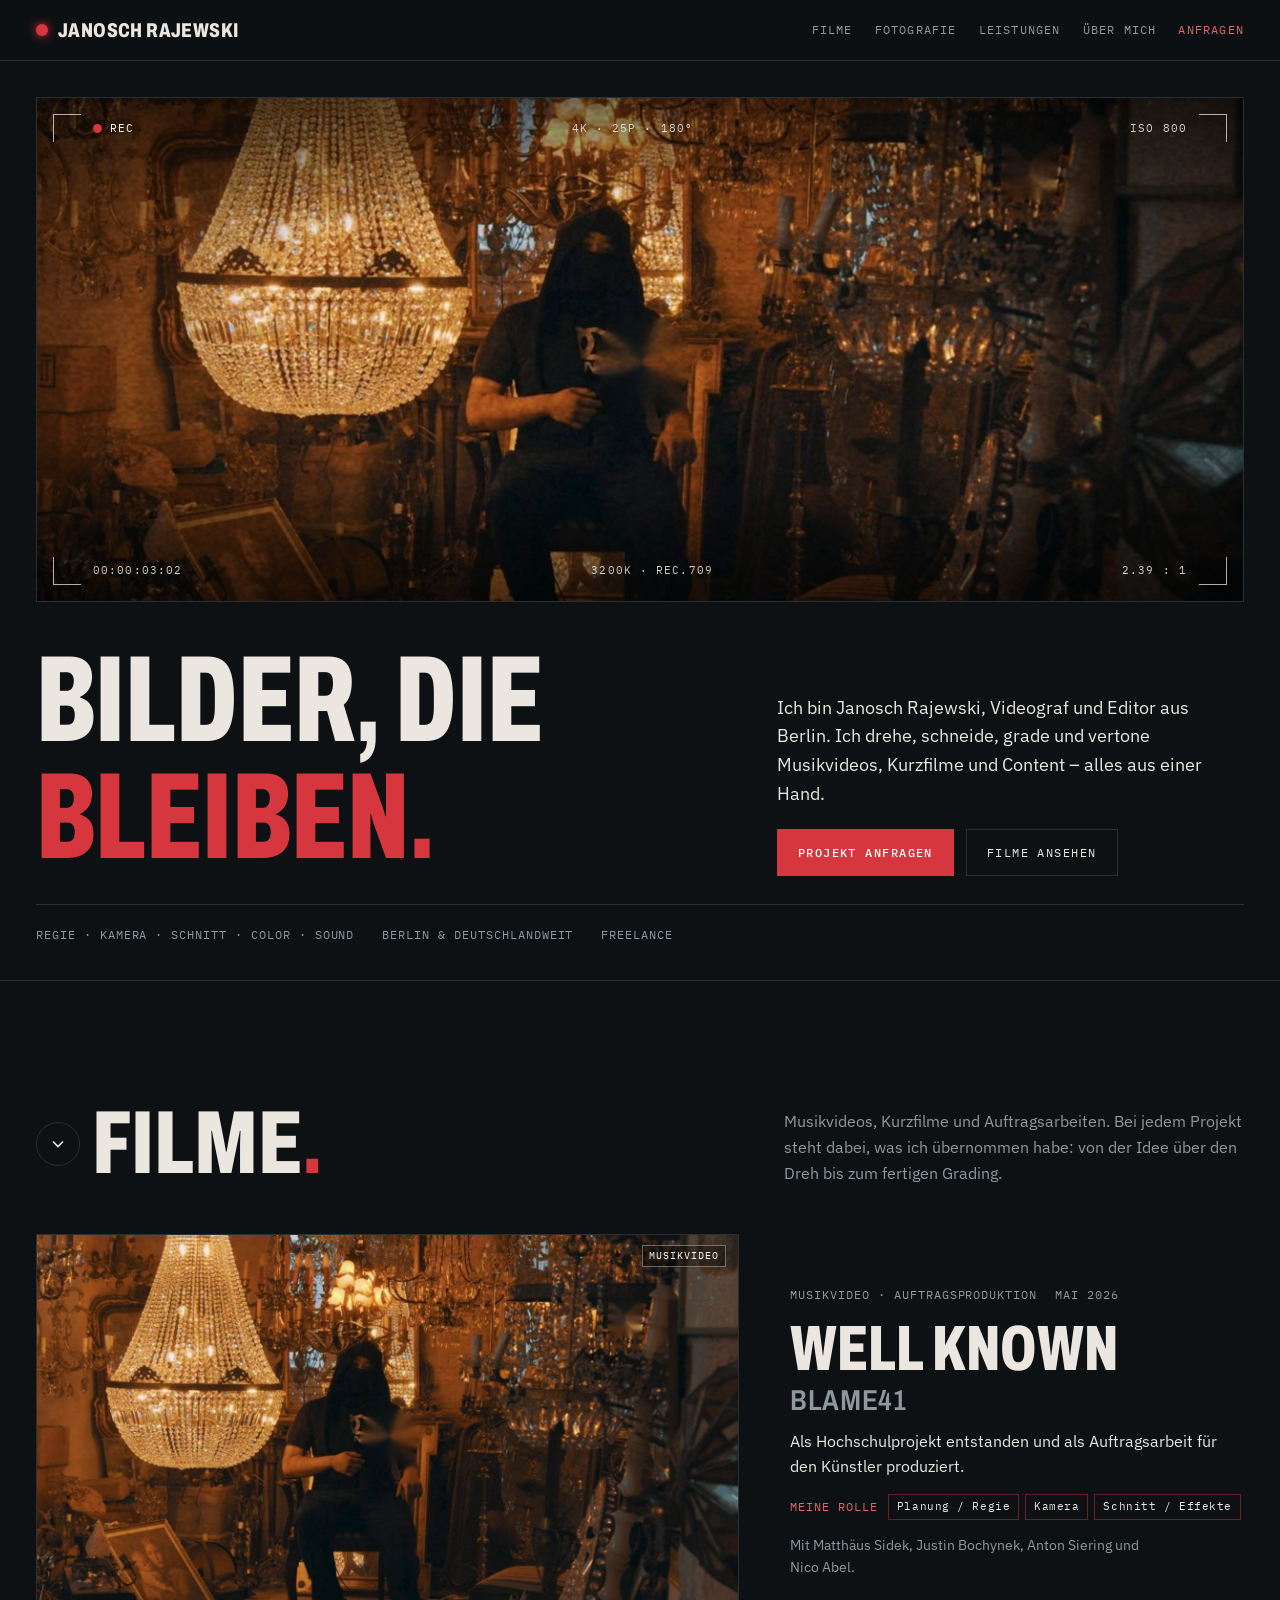
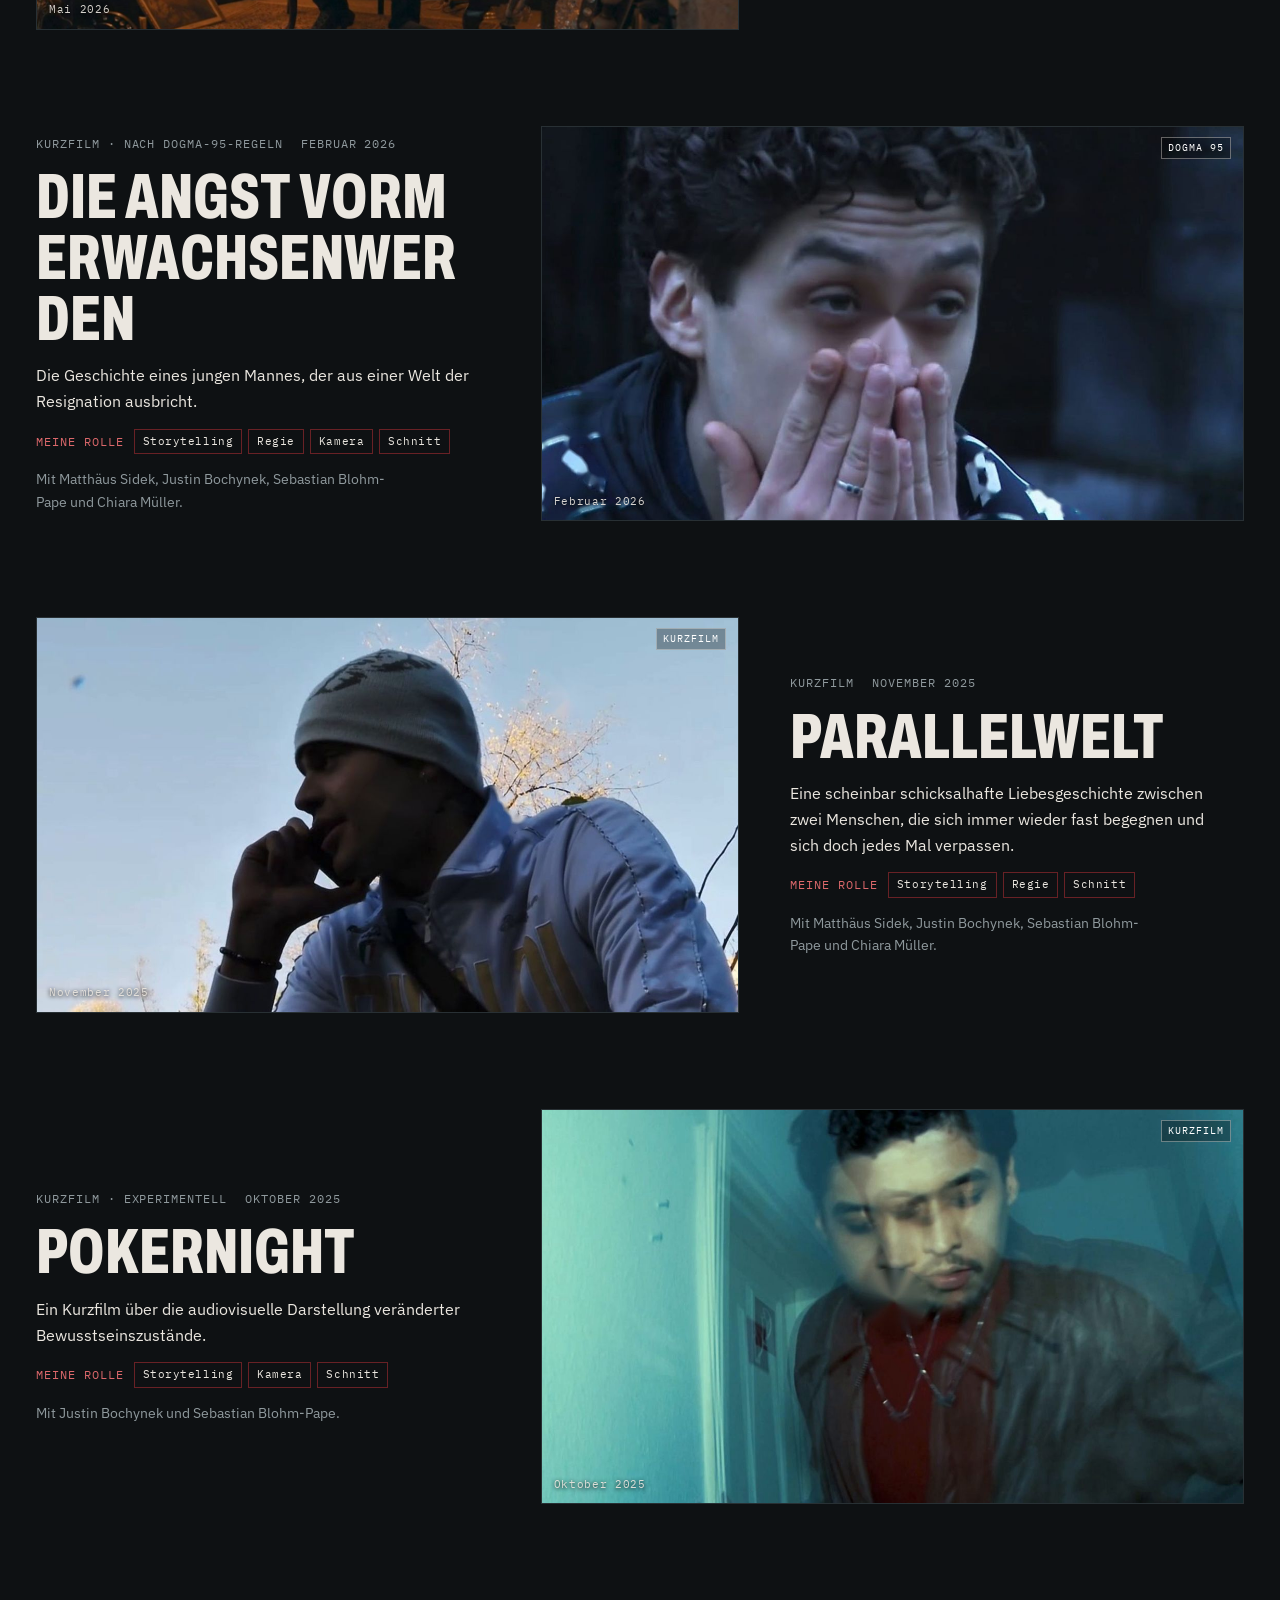
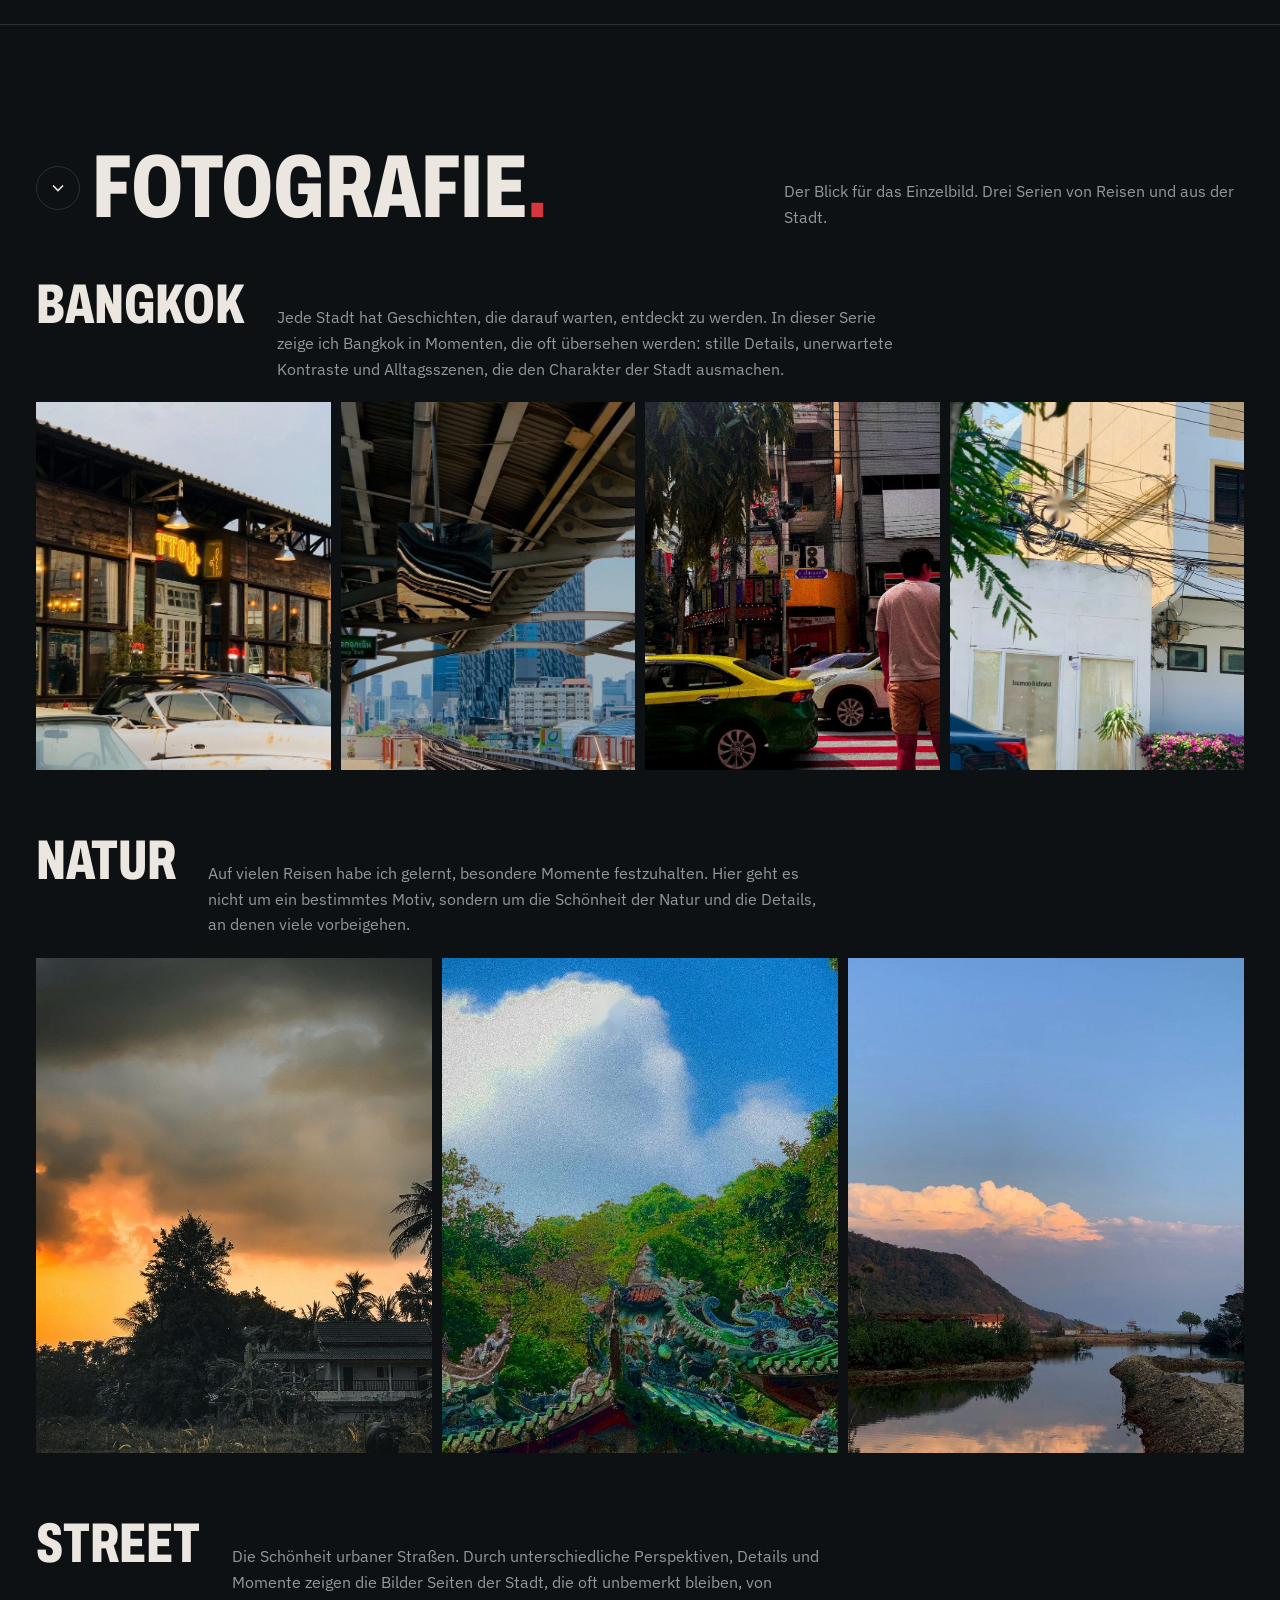
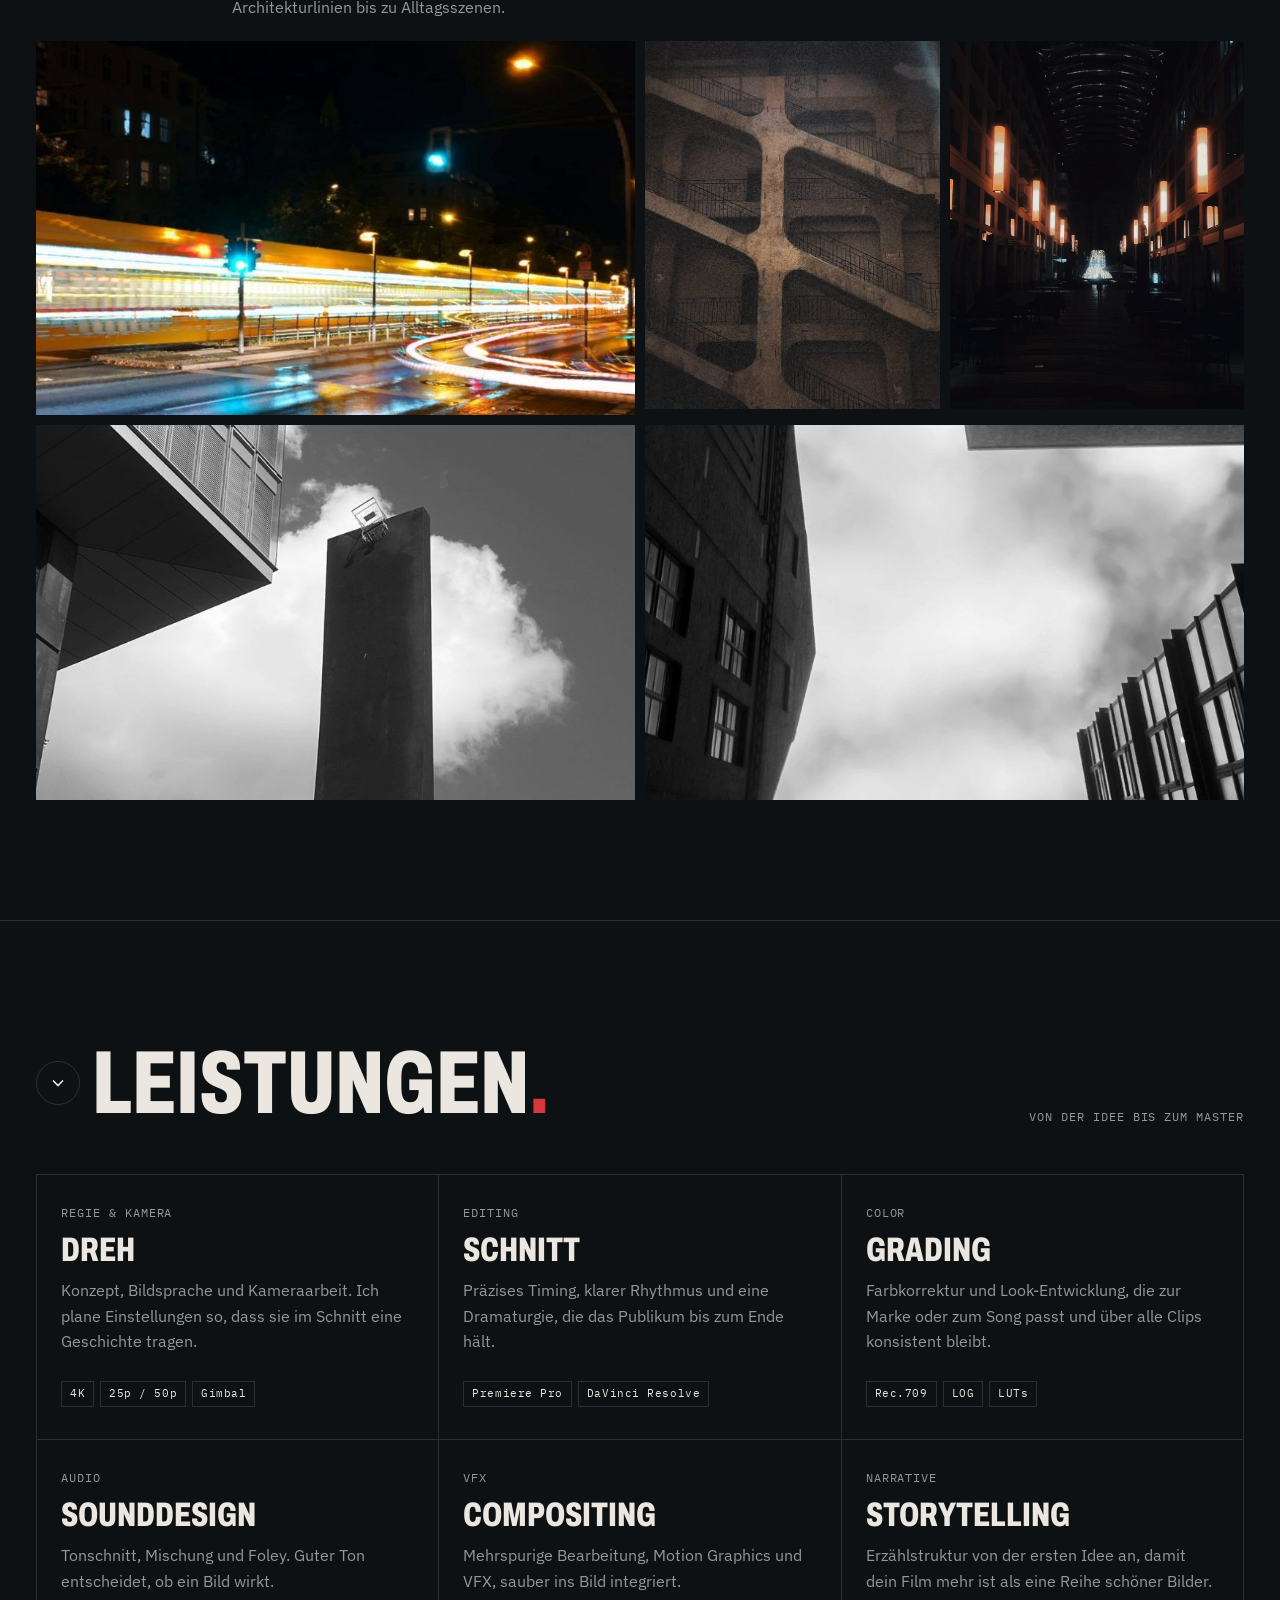
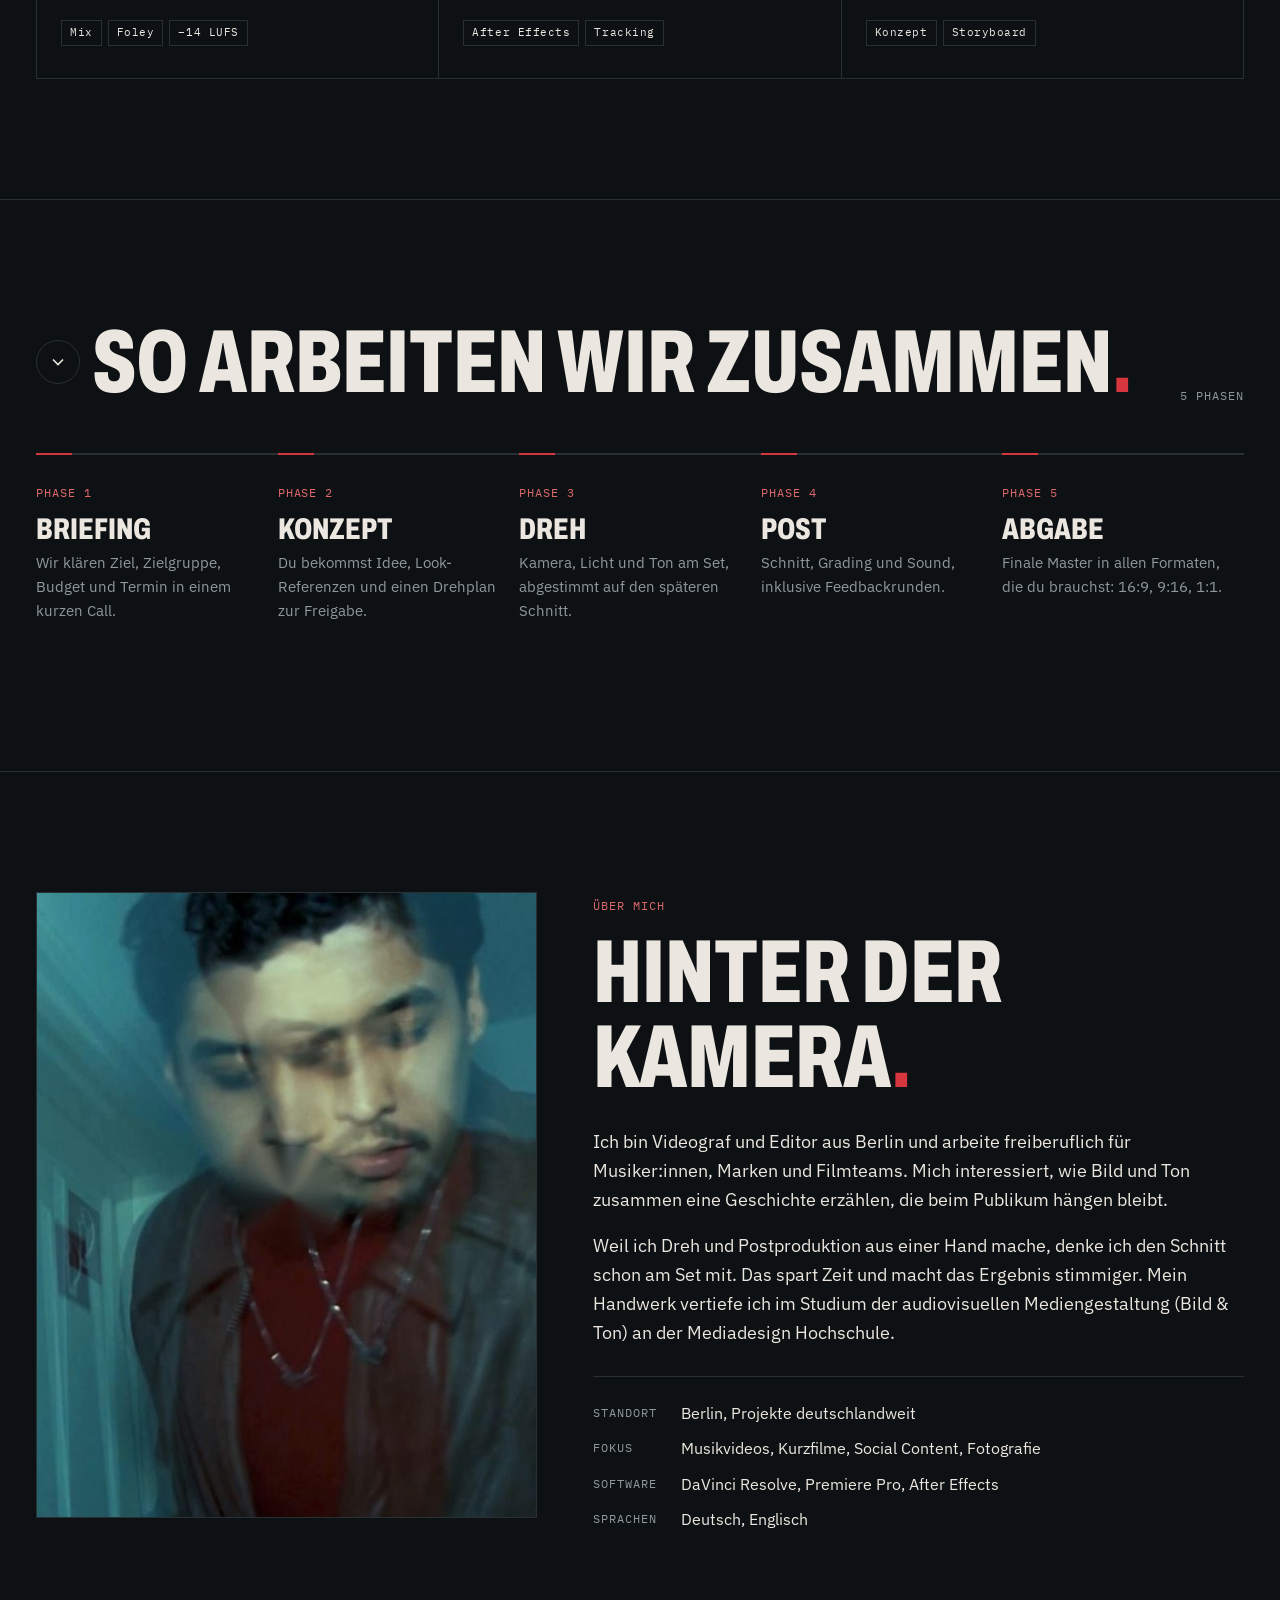
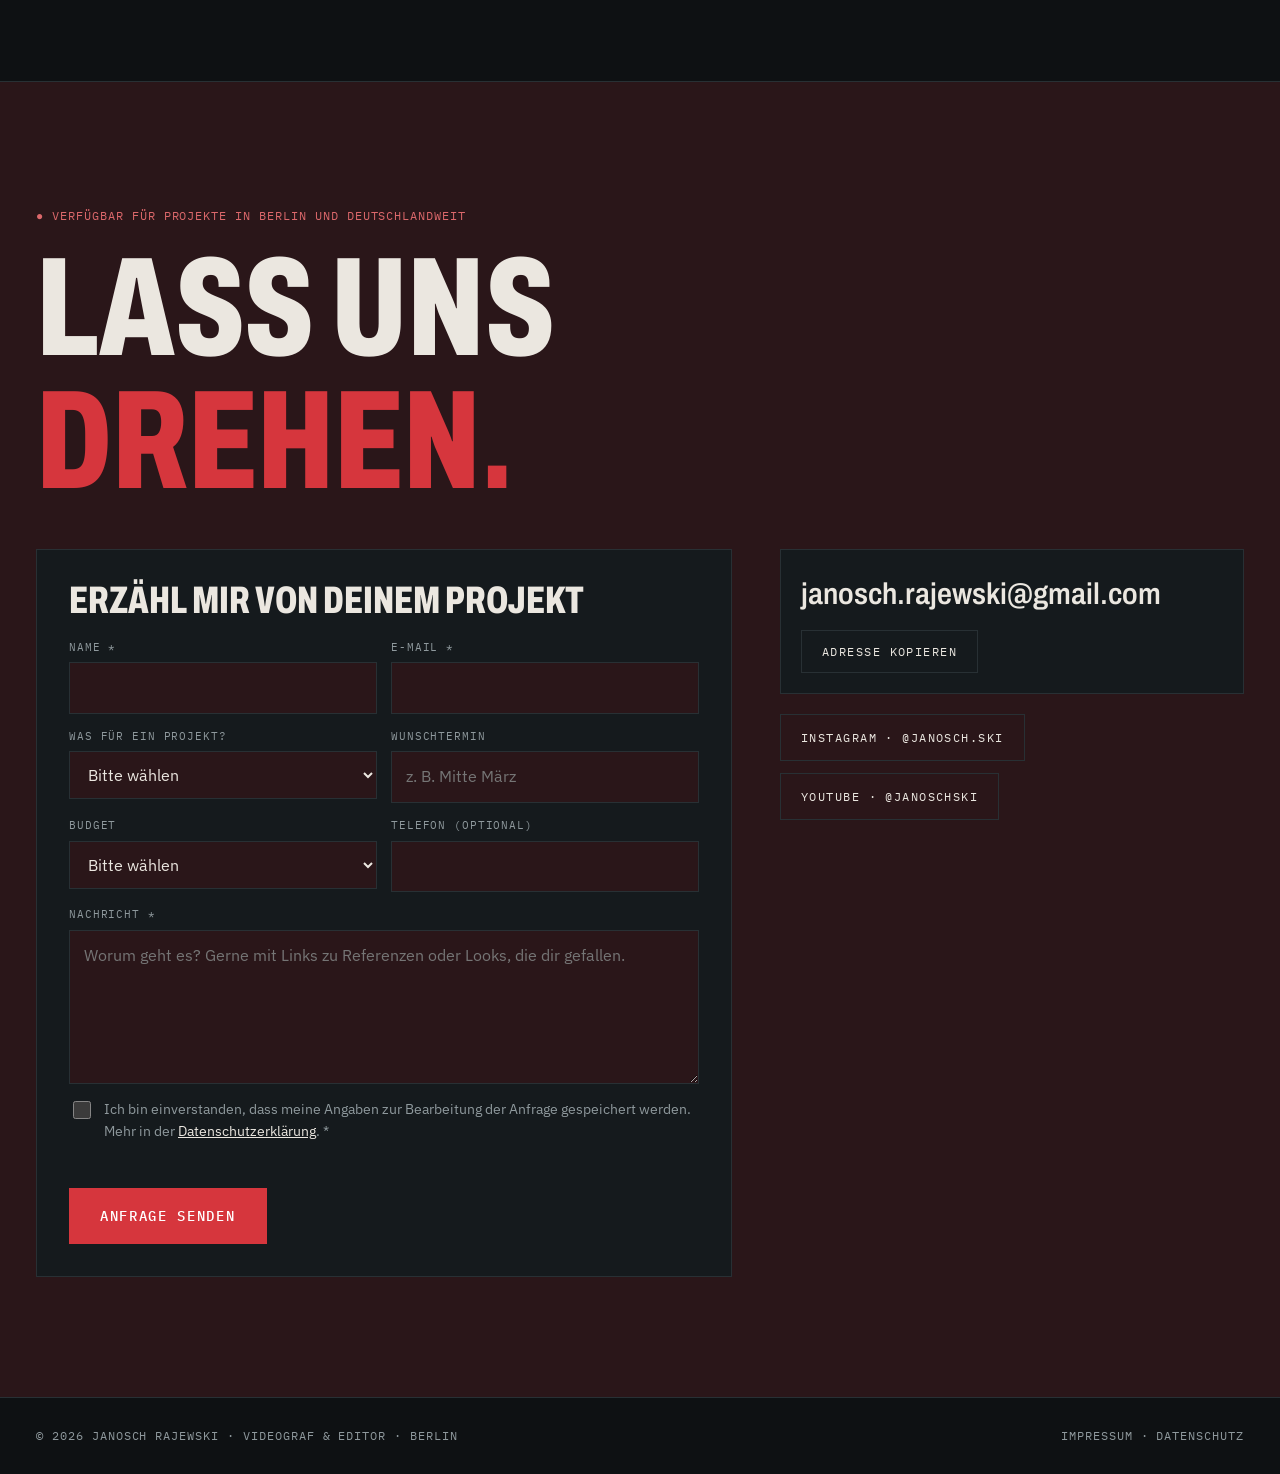
==== commit 7bfbd10c: "Add files via upload" ====
--- a/public/app.html
+++ b/public/app.html
@@ -271,7 +271,7 @@
 .lb-media iframe,.lb-media video{width:100%;height:100%;border:0;display:block}
 .lb-bar{display:flex;justify-content:space-between;gap:12px;flex-wrap:wrap;align-items:center}
 .lb-close{position:absolute;top:max(14px,env(safe-area-inset-top,0px));right:max(16px,env(safe-area-inset-right,0px))}
-.lb-nav{display:flex;gap:8px}
+.lb-nav{display:flex;gap:8px}.lb-all{margin-left:auto}@media (max-width:640px){.lb-all{order:3;margin-left:0;width:100%;justify-content:center}}
 .lb .btn{color:#ebe7e0}
 .login-card{width:min(400px,100%);background:var(--panel);color:var(--fg);border:1px solid var(--line);padding:24px;display:flex;flex-direction:column;gap:12px;border-radius:var(--radius)}
 .login-head{display:flex;justify-content:space-between;align-items:center;font-family:var(--mono);font-size:11px;letter-spacing:.1em}
@@ -537,6 +537,7 @@
     <div class="lb-media" id="lbMedia"></div>
     <div class="lb-bar">
       <span class="mono" id="lbCap"></span>
+      <button class="btn lb-all" id="lbAll" type="button" hidden>Alle Fotos ansehen</button>
       <div class="lb-nav" id="lbNav">
         <button class="btn" id="lbPrev" type="button">← Zurück</button>
         <button class="btn" id="lbNext" type="button">Weiter →</button>
